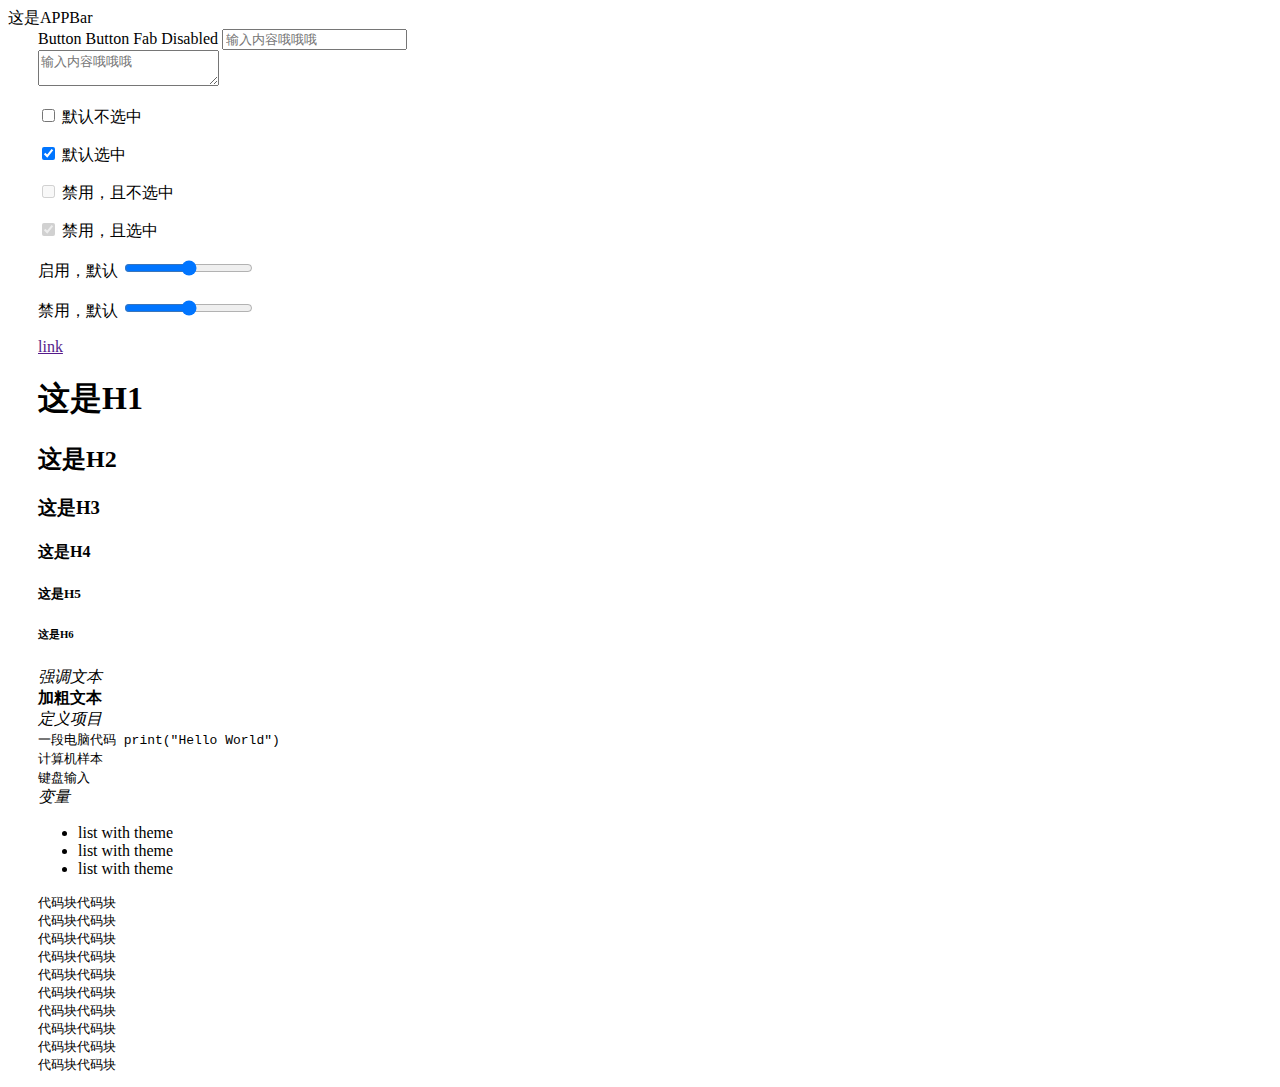
==== index.html @ a3f334f2 "Rename ONEMATERIAL_index.html.txt to index.html" ====
<!doctype html>
<html lang="zh-cmn-Hans">
<head>
<meta charset="utf-8">
<link rel="stylesheet" href="main.css"/>
<title>Hello, world!</title>
</head>

<body class="om-page-with-appbar om-theme-layout-auto" >


<div class="om-appbar om-shadow-3">
  <a>这是APPBar</a>
</div>

<div style="padding: 0px 30px;">

<a class="om-btn om-shadow-3 om-hoverable">Button</a> <a class="om-btn om-theme-color-red">Button</a> <a class="om-btn om-fab om-theme-color-red om-hoverable om-shadow-5">Fab</a>
<a class="om-btn om-theme-color-red disable" disabled="disabled" >Disabled</a>
<input class="om-input" placeholder="输入内容哦哦哦" >
<br>
<textarea class="om-textarea" placeholder="输入内容哦哦哦" >
</textarea>


<p><label class="om-checkbox">
  <input type="checkbox"/>
  <i class="om-checkbox-icon"></i>
  默认不选中
</label></p>

<p><label class="om-checkbox">
  <input type="checkbox" checked/>
  <i class="om-checkbox-icon"></i>
  默认选中
</label></p>

<p><label class="om-checkbox">
  <input type="checkbox" disabled/>
  <i class="om-checkbox-icon"></i>
  禁用，且不选中
</label></p>

<p><label class="om-checkbox">
  <input type="checkbox" disabled="disabled" checked/>
  <i class="om-checkbox-icon"></i>
  禁用，且选中
</label></p>

<p>启用，默认
<input class="om-input-range" type="range" step="1" min="0" max="100"/>
</p>
<p>禁用，默认
<input class="om-input-range disable" type="range" step="1" min="0" max="100"/>
</p>

<div class="om-typo">
<a href="">link</a>
<h1>这是H1</h1>
<h2>这是H2</h2>
<h3>这是H3</h3>
<h4>这是H4</h4>
<h5>这是H5</h5>
<h6>这是H6</h6>
<em>强调文本</em><br>
<strong>加粗文本</strong><br>
<dfn>定义项目</dfn><br>
<code>一段电脑代码 print("Hello World")</code><br>
<samp>计算机样本</samp><br>
<kbd>键盘输入</kbd><br>
<var>变量</var>
<ul class="om-list">
  <li class="om-list-item">list with theme</li>
  <li class="om-list-item">list with theme</li>
  <li class="om-list-item">list with theme</li>
</ul>
<pre>
代码块代码块
代码块代码块
代码块代码块
代码块代码块
代码块代码块
代码块代码块
代码块代码块
代码块代码块
代码块代码块
代码块代码块
</pre>
</div>


</div>


</body>

<script src="main.js"></script>

</html>
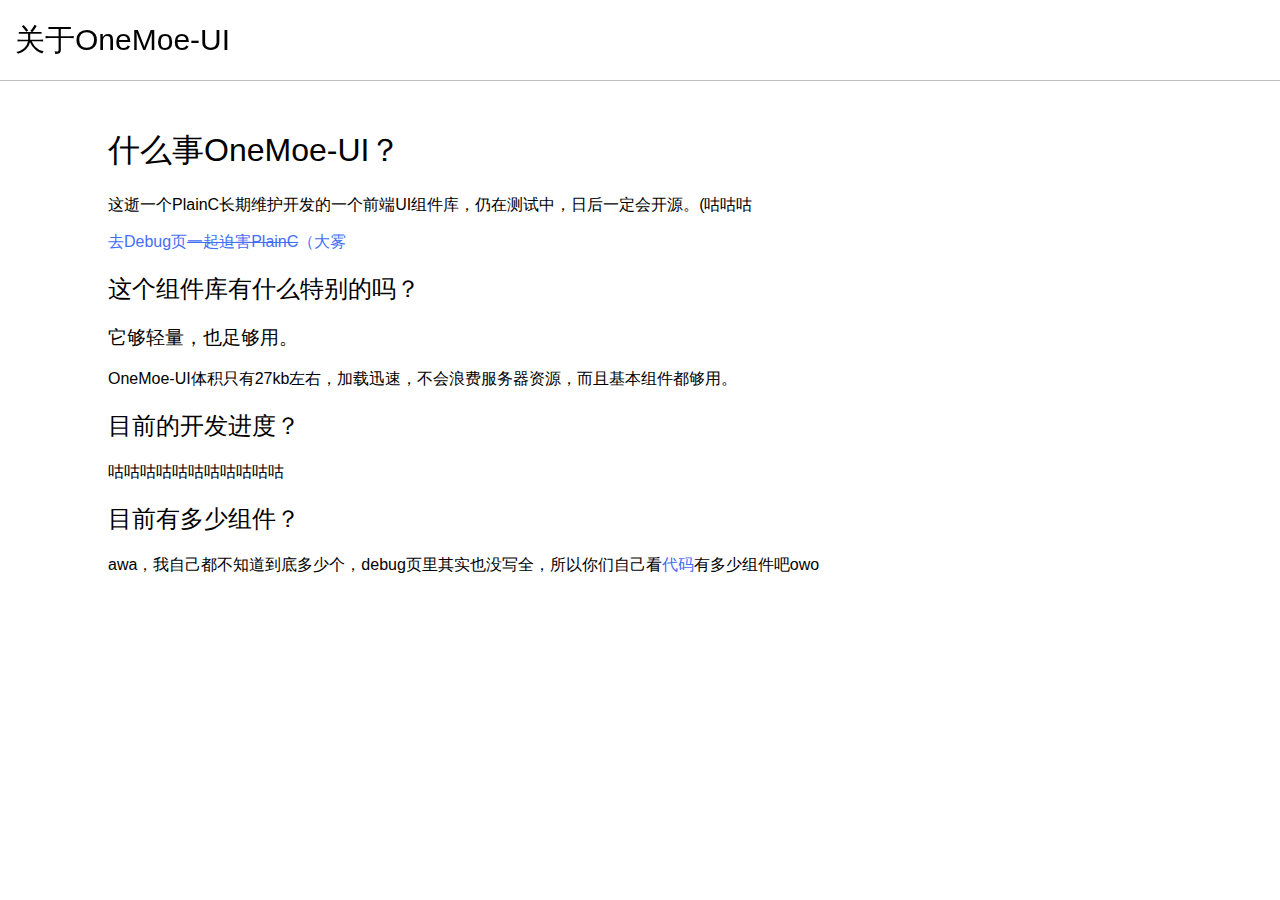
==== commit be459394: "Rename index.html.txt to index.html" ====
--- a/index.html
+++ b/index.html
@@ -1,99 +1,28 @@
-<!doctype html>
-<html lang="zh-cmn-Hans">
-<head>
-<meta charset="utf-8">
-<link rel="stylesheet" href="main.css"/>
-<title>Hello, world!</title>
-</head>
-
-<body class="om-page-with-appbar om-theme-layout-auto" >
-
-
-<div class="om-appbar om-shadow-3">
-  <a>这是APPBar</a>
-</div>
-
-<div style="padding: 0px 30px;">
-
-<a class="om-btn om-shadow-3 om-hoverable">Button</a> <a class="om-btn om-theme-color-red">Button</a> <a class="om-btn om-fab om-theme-color-red om-hoverable om-shadow-5">Fab</a>
-<a class="om-btn om-theme-color-red disable" disabled="disabled" >Disabled</a>
-<input class="om-input" placeholder="输入内容哦哦哦" >
-<br>
-<textarea class="om-textarea" placeholder="输入内容哦哦哦" >
-</textarea>
-
-
-<p><label class="om-checkbox">
-  <input type="checkbox"/>
-  <i class="om-checkbox-icon"></i>
-  默认不选中
-</label></p>
-
-<p><label class="om-checkbox">
-  <input type="checkbox" checked/>
-  <i class="om-checkbox-icon"></i>
-  默认选中
-</label></p>
-
-<p><label class="om-checkbox">
-  <input type="checkbox" disabled/>
-  <i class="om-checkbox-icon"></i>
-  禁用，且不选中
-</label></p>
-
-<p><label class="om-checkbox">
-  <input type="checkbox" disabled="disabled" checked/>
-  <i class="om-checkbox-icon"></i>
-  禁用，且选中
-</label></p>
-
-<p>启用，默认
-<input class="om-input-range" type="range" step="1" min="0" max="100"/>
-</p>
-<p>禁用，默认
-<input class="om-input-range disable" type="range" step="1" min="0" max="100"/>
-</p>
-
-<div class="om-typo">
-<a href="">link</a>
-<h1>这是H1</h1>
-<h2>这是H2</h2>
-<h3>这是H3</h3>
-<h4>这是H4</h4>
-<h5>这是H5</h5>
-<h6>这是H6</h6>
-<em>强调文本</em><br>
-<strong>加粗文本</strong><br>
-<dfn>定义项目</dfn><br>
-<code>一段电脑代码 print("Hello World")</code><br>
-<samp>计算机样本</samp><br>
-<kbd>键盘输入</kbd><br>
-<var>变量</var>
-<ul class="om-list">
-  <li class="om-list-item">list with theme</li>
-  <li class="om-list-item">list with theme</li>
-  <li class="om-list-item">list with theme</li>
-</ul>
-<pre>
-代码块代码块
-代码块代码块
-代码块代码块
-代码块代码块
-代码块代码块
-代码块代码块
-代码块代码块
-代码块代码块
-代码块代码块
-代码块代码块
-</pre>
-</div>
-
-
-</div>
-
-
-</body>
-
-<script src="main.js"></script>
-
-</html>
+<!doctype html>
+<html lang="zh-cmn-Hans">
+<head>
+<meta charset="utf-8">
+<link rel="stylesheet" href="main.css"/>
+<link rel="stylesheet" href="typo.css"/>
+<script src="main.js"></script>
+<title>OneMoe-UI</title>
+</head>
+
+<body class="om-page-with-appbar om-theme-layout-auto" >
+<div class="om-appbar" style="">
+  <a>关于OneMoe-UI</a>
+</div>
+<div class="om-container om-typo">
+<h1>什么事OneMoe-UI？</h1>
+<p>这逝一个PlainC长期维护开发的一个前端UI组件库，仍在测试中，日后一定会开源。(咕咕咕</p>
+<p><a href="debug">去Debug页<del>一起迫害PlainC</del>（大雾</a></p>
+<strong><h2>这个组件库有什么特别的吗？</h2></strong>
+<h3>它够轻量，也足够用。</h3>
+<p>OneMoe-UI体积只有27kb左右，加载迅速，不会浪费服务器资源，而且基本组件都够用。</p>
+<h2>目前的开发进度？</h2>
+<p>咕咕咕咕咕咕咕咕咕咕咕</p>
+<h2>目前有多少组件？</h2>
+<p>awa，我自己都不知道到底多少个，debug页里其实也没写全，所以你们自己看<a href="main.css">代码</a>有多少组件吧owo</p>
+</div>
+</body>
+</html>
--- a/main.css
+++ b/main.css
@@ -0,0 +1,194 @@
+
+
+/*那些又臭又长的代码*/
+.om-shadow-0{-webkit-box-shadow:none!important;box-shadow:none!important}.om-shadow-1{-webkit-box-shadow:0 2px 1px -1px rgba(0,0,0,.2),0 1px 1px 0 rgba(0,0,0,.14),0 1px 3px 0 rgba(0,0,0,.12)!important;box-shadow:0 2px 1px -1px rgba(0,0,0,.2),0 1px 1px 0 rgba(0,0,0,.14),0 1px 3px 0 rgba(0,0,0,.12)!important}.om-shadow-2{-webkit-box-shadow:0 3px 1px -2px rgba(0,0,0,.2),0 2px 2px 0 rgba(0,0,0,.14),0 1px 5px 0 rgba(0,0,0,.12)!important;box-shadow:0 3px 1px -2px rgba(0,0,0,.2),0 2px 2px 0 rgba(0,0,0,.14),0 1px 5px 0 rgba(0,0,0,.12)!important}.om-shadow-3{-webkit-box-shadow:0 3px 3px -2px rgba(0,0,0,.2),0 3px 4px 0 rgba(0,0,0,.14),0 1px 8px 0 rgba(0,0,0,.12)!important;box-shadow:0 3px 3px -2px rgba(0,0,0,.2),0 3px 4px 0 rgba(0,0,0,.14),0 1px 8px 0 rgba(0,0,0,.12)!important}.om-shadow-4{-webkit-box-shadow:0 2px 4px -1px rgba(0,0,0,.2),0 4px 5px 0 rgba(0,0,0,.14),0 1px 10px 0 rgba(0,0,0,.12)!important;box-shadow:0 2px 4px -1px rgba(0,0,0,.2),0 4px 5px 0 rgba(0,0,0,.14),0 1px 10px 0 rgba(0,0,0,.12)!important}.om-shadow-5{-webkit-box-shadow:0 3px 5px -1px rgba(0,0,0,.2),0 5px 8px 0 rgba(0,0,0,.14),0 1px 14px 0 rgba(0,0,0,.12)!important;box-shadow:0 3px 5px -1px rgba(0,0,0,.2),0 5px 8px 0 rgba(0,0,0,.14),0 1px 14px 0 rgba(0,0,0,.12)!important}.om-shadow-6{-webkit-box-shadow:0 3px 5px -1px rgba(0,0,0,.2),0 6px 10px 0 rgba(0,0,0,.14),0 1px 18px 0 rgba(0,0,0,.12)!important;box-shadow:0 3px 5px -1px rgba(0,0,0,.2),0 6px 10px 0 rgba(0,0,0,.14),0 1px 18px 0 rgba(0,0,0,.12)!important}.om-shadow-7{-webkit-box-shadow:0 4px 5px -2px rgba(0,0,0,.2),0 7px 10px 1px rgba(0,0,0,.14),0 2px 16px 1px rgba(0,0,0,.12)!important;box-shadow:0 4px 5px -2px rgba(0,0,0,.2),0 7px 10px 1px rgba(0,0,0,.14),0 2px 16px 1px rgba(0,0,0,.12)!important}.om-shadow-8{-webkit-box-shadow:0 5px 5px -3px rgba(0,0,0,.2),0 8px 10px 1px rgba(0,0,0,.14),0 3px 14px 2px rgba(0,0,0,.12)!important;box-shadow:0 5px 5px -3px rgba(0,0,0,.2),0 8px 10px 1px rgba(0,0,0,.14),0 3px 14px 2px rgba(0,0,0,.12)!important}.om-shadow-9{-webkit-box-shadow:0 5px 6px -3px rgba(0,0,0,.2),0 9px 12px 1px rgba(0,0,0,.14),0 3px 16px 2px rgba(0,0,0,.12)!important;box-shadow:0 5px 6px -3px rgba(0,0,0,.2),0 9px 12px 1px rgba(0,0,0,.14),0 3px 16px 2px rgba(0,0,0,.12)!important}.om-shadow-10{-webkit-box-shadow:0 6px 6px -3px rgba(0,0,0,.2),0 10px 14px 1px rgba(0,0,0,.14),0 4px 18px 3px rgba(0,0,0,.12)!important;box-shadow:0 6px 6px -3px rgba(0,0,0,.2),0 10px 14px 1px rgba(0,0,0,.14),0 4px 18px 3px rgba(0,0,0,.12)!important}.om-shadow-11{-webkit-box-shadow:0 6px 7px -4px rgba(0,0,0,.2),0 11px 15px 1px rgba(0,0,0,.14),0 4px 20px 3px rgba(0,0,0,.12)!important;box-shadow:0 6px 7px -4px rgba(0,0,0,.2),0 11px 15px 1px rgba(0,0,0,.14),0 4px 20px 3px rgba(0,0,0,.12)!important}.om-shadow-12{-webkit-box-shadow:0 7px 8px -4px rgba(0,0,0,.2),0 12px 17px 2px rgba(0,0,0,.14),0 5px 22px 4px rgba(0,0,0,.12)!important;box-shadow:0 7px 8px -4px rgba(0,0,0,.2),0 12px 17px 2px rgba(0,0,0,.14),0 5px 22px 4px rgba(0,0,0,.12)!important}.om-shadow-13{-webkit-box-shadow:0 7px 8px -4px rgba(0,0,0,.2),0 13px 19px 2px rgba(0,0,0,.14),0 5px 24px 4px rgba(0,0,0,.12)!important;box-shadow:0 7px 8px -4px rgba(0,0,0,.2),0 13px 19px 2px rgba(0,0,0,.14),0 5px 24px 4px rgba(0,0,0,.12)!important}.om-shadow-14{-webkit-box-shadow:0 7px 9px -4px rgba(0,0,0,.2),0 14px 21px 2px rgba(0,0,0,.14),0 5px 26px 4px rgba(0,0,0,.12)!important;box-shadow:0 7px 9px -4px rgba(0,0,0,.2),0 14px 21px 2px rgba(0,0,0,.14),0 5px 26px 4px rgba(0,0,0,.12)!important}.om-shadow-15{-webkit-box-shadow:0 8px 9px -5px rgba(0,0,0,.2),0 15px 22px 2px rgba(0,0,0,.14),0 6px 28px 5px rgba(0,0,0,.12)!important;box-shadow:0 8px 9px -5px rgba(0,0,0,.2),0 15px 22px 2px rgba(0,0,0,.14),0 6px 28px 5px rgba(0,0,0,.12)!important}.om-shadow-16{-webkit-box-shadow:0 8px 10px -5px rgba(0,0,0,.2),0 16px 24px 2px rgba(0,0,0,.14),0 6px 30px 5px rgba(0,0,0,.12)!important;box-shadow:0 8px 10px -5px rgba(0,0,0,.2),0 16px 24px 2px rgba(0,0,0,.14),0 6px 30px 5px rgba(0,0,0,.12)!important}.om-shadow-17{-webkit-box-shadow:0 8px 11px -5px rgba(0,0,0,.2),0 17px 26px 2px rgba(0,0,0,.14),0 6px 32px 5px rgba(0,0,0,.12)!important;box-shadow:0 8px 11px -5px rgba(0,0,0,.2),0 17px 26px 2px rgba(0,0,0,.14),0 6px 32px 5px rgba(0,0,0,.12)!important}.om-shadow-18{-webkit-box-shadow:0 9px 11px -5px rgba(0,0,0,.2),0 18px 28px 2px rgba(0,0,0,.14),0 7px 34px 6px rgba(0,0,0,.12)!important;box-shadow:0 9px 11px -5px rgba(0,0,0,.2),0 18px 28px 2px rgba(0,0,0,.14),0 7px 34px 6px rgba(0,0,0,.12)!important}.om-shadow-19{-webkit-box-shadow:0 9px 12px -6px rgba(0,0,0,.2),0 19px 29px 2px rgba(0,0,0,.14),0 7px 36px 6px rgba(0,0,0,.12)!important;box-shadow:0 9px 12px -6px rgba(0,0,0,.2),0 19px 29px 2px rgba(0,0,0,.14),0 7px 36px 6px rgba(0,0,0,.12)!important}.om-shadow-20{-webkit-box-shadow:0 10px 13px -6px rgba(0,0,0,.2),0 20px 31px 3px rgba(0,0,0,.14),0 8px 38px 7px rgba(0,0,0,.12)!important;box-shadow:0 10px 13px -6px rgba(0,0,0,.2),0 20px 31px 3px rgba(0,0,0,.14),0 8px 38px 7px rgba(0,0,0,.12)!important}.om-shadow-21{-webkit-box-shadow:0 10px 13px -6px rgba(0,0,0,.2),0 21px 33px 3px rgba(0,0,0,.14),0 8px 40px 7px rgba(0,0,0,.12)!important;box-shadow:0 10px 13px -6px rgba(0,0,0,.2),0 21px 33px 3px rgba(0,0,0,.14),0 8px 40px 7px rgba(0,0,0,.12)!important}.om-shadow-22{-webkit-box-shadow:0 10px 14px -6px rgba(0,0,0,.2),0 22px 35px 3px rgba(0,0,0,.14),0 8px 42px 7px rgba(0,0,0,.12)!important;box-shadow:0 10px 14px -6px rgba(0,0,0,.2),0 22px 35px 3px rgba(0,0,0,.14),0 8px 42px 7px rgba(0,0,0,.12)!important}.om-shadow-23{-webkit-box-shadow:0 11px 14px -7px rgba(0,0,0,.2),0 23px 36px 3px rgba(0,0,0,.14),0 9px 44px 8px rgba(0,0,0,.12)!important;box-shadow:0 11px 14px -7px rgba(0,0,0,.2),0 23px 36px 3px rgba(0,0,0,.14),0 9px 44px 8px rgba(0,0,0,.12)!important}.om-shadow-24{-webkit-box-shadow:0 11px 15px -7px rgba(0,0,0,.2),0 24px 38px 3px rgba(0,0,0,.14),0 9px 46px 8px rgba(0,0,0,.12)!important;box-shadow:0 11px 15px -7px rgba(0,0,0,.2),0 24px 38px 3px rgba(0,0,0,.14),0 9px 46px 8px rgba(0,0,0,.12)!important}.om-hoverable{-webkit-transition:-webkit-box-shadow .25s cubic-bezier(.4,0,.2,1);transition:-webkit-box-shadow .25s cubic-bezier(.4,0,.2,1);transition:box-shadow .25s cubic-bezier(.4,0,.2,1);transition:box-shadow .25s cubic-bezier(.4,0,.2,1),-webkit-box-shadow .25s cubic-bezier(.4,0,.2,1);will-change:box-shadow}.om-hoverable:focus,.om-hoverable:hover{-webkit-box-shadow:0 5px 5px -3px rgba(0,0,0,.2),0 8px 10px 1px rgba(0,0,0,.14),0 3px 14px 2px rgba(0,0,0,.12)!important;box-shadow:0 5px 5px -3px rgba(0,0,0,.2),0 8px 10px 1px rgba(0,0,0,.14),0 3px 14px 2px rgba(0,0,0,.12)!important}
+.om-col-2{grid-template-columns:auto auto}.om-col-3{grid-template-columns:auto auto auto}.om-col-4{grid-template-columns:auto auto auto auto}.om-col-5{grid-template-columns:auto auto auto auto auto}.om-col-6{grid-template-columns:auto auto auto auto auto auto}.om-col-7{grid-template-columns:auto auto auto auto auto auto auto}.om-col-8{grid-template-columns:auto auto auto auto auto auto auto auto}
+
+/*全局*/
+:root{-webkit-tap-highlight-color:transparent;appearance:none;-moz-appearance:-webkit-appearance: none}html{height:100%}body{height:100%；}
+
+/*色彩*/
+
+/*黑暗模式*/
+.om-theme-layout-dark{background-color:#202020;color:#eee}
+
+/*自适应黑暗模式*/
+@media (prefers-color-scheme:dark){.om-theme-layout-auto .om-radio{border:2px solid rgba(256,256,256,.54);background-color:#303030}
+.om-theme-layout-auto .om-btn {color:#eee}
+.om-theme-layout-auto .om-card{background-color:#101010}
+.om-textarea,.om-theme-layout-auto .om-input{color:#eee!important}
+.om-theme-layout-auto .om-checkbox-icon::after{border:2px solid rgba(256,256,256,.54)!important}
+.om-theme-layout-auto{background-color:#202020;color:#eee}
+.om-theme-layout-auto .om-table tbody td,.om-theme-layout-auto [is=om-table] tbody td{background-color: #303030; border-bottom: 1px solid #888888;}
+.om-theme-layout-auto .om-table th,.om-theme-layout-auto [is=om-table] th,.om-theme-layout-auto [is=om-table] thead td{background-color: #404040; border-bottom: 1px solid #888888;}
+.om-theme-layout-auto .om-table,.om-theme-layout-auto [is=om-table]{border: 1px solid #888888;}
+}
+
+/*响应式部分*/
+
+.om-col-media {
+    grid-template-columns: auto auto auto auto;
+}
+.om-col-show {
+    grid-template-columns: auto auto;
+}
+
+.om-container {
+    padding: 0px 100px;
+}
+
+/*tablelets*/
+@media only screen and (max-width: 900px) {
+    .om-container {
+        padding: 0px 50px;
+    }
+}
+
+/*mobiles*/
+@media only screen and (max-width: 600px) {
+    .om-container {
+        padding: 0px 10px;
+    }
+    .om-col-media {
+        grid-template-columns: auto auto;
+    }
+    .om-col-show {
+        grid-template-columns: auto;
+    }
+}
+
+/*表格布局*/
+:root{--om-table-cell-height:50px;--om-table-line-height:var(--om-line-height, 20px)}
+.om-table,[is=om-table]{overflow:hidden;border-radius:15px;width:-webkit-fill-available;width:-moz-available;width:stretch;line-height:var(--om-table-line-height);table-layout:fixed;border-spacing:0;font-size:var(--om-font,14px);border:1px solid var(--om-border,#d0d0d5)}
+.om-theme-layout-dark .om-table,.om-theme-layout-dark [is=om-table]{border: 1px solid #888888;}
+.om-table[width="100%"],[is=om-table][width="100%"]{width:100%}
+.om-table th,.om-table thead td,[is=om-table] th,[is=om-table] thead td{background-color:var(--om-light,#f7f9fa);border-bottom:1px solid var(--om-light-border,#ededef);font-weight:400;font-style:normal;margin:0}
+.om-theme-layout-dark .om-table th,.om-theme-layout-dark [is=om-table] th,.om-theme-layout-dark [is=om-table] thead td{background-color: #404040; border-bottom: 1px solid #888888;}
+.om-table th:not([class]):not([align]),.om-table thead td:not([class]):not([align]),[is=om-table] th:not([class]):not([align]),[is=om-table] thead td:not([class]):not([align]){text-align:left}
+.om-table tbody td,[is=om-table] tbody td{background-color:var(--om-white,#fff);border-bottom:1px solid var(--om-light-border,#ededef)}
+.om-theme-layout-dark .om-table tbody td,.om-theme-layout-dark [is=om-table] tbody td{background-color: #303030; border-bottom: 1px solid #888888;}
+.om-table td,.om-table th,[is=om-table] td,[is=om-table] th{padding-top:calc((var(--om-table-cell-height) - var(--om-table-line-height))/ 2);padding-bottom:calc((var(--om-table-cell-height) - var(--om-table-line-height))/ 2 - 1px);padding-right:20px}
+.om-table td:first-child,.om-table th:first-child,[is=om-table] td:first-child,[is=om-table] th:first-child{padding-left:20px}
+.om-table tr,[is=om-table] tr{cursor:default}
+.om-table tr:last-child td,[is=om-table] tr:last-child td{padding-bottom:calc((var(--om-table-cell-height) - var(--om-table-line-height))/ 2);border-bottom:0}
+
+
+/*组件部分*/
+
+.om-select{appearance:none;-webkit-appearance:none;-moz-appearance:none;border:2px solid #88888888;border-radius:4px;height:2.2em;padding:0 24px 0 8px;font-family:inherit;color:#666;cursor:pointer;position:relative;-webkit-tap-highlight-color:transparent}
+.om-alert{border-left:20px solid #20202030;padding:15px 10px;display:block;border-radius:15px;font-weight:400;font-size:20px;font-family:Arial}
+.om-btn{color:#111;display:inline-block;padding:0 25px;height:40px;min-width:80px;outline:0;border:none;border-radius:25px;background-color:transparent;text-align:center;text-decoration:none;text-transform:uppercase;font-weight:400;font-size:20px;font-family:Arial;line-height:40px;-webkit-transition-duration:.4s;transition-duration:.4s;-webkit-font-smoothing:antialiased}.om-btn:hover{filter:brightness(.8)}.om-fab{position:fixed;right:24px;bottom:24px;z-index:114514;padding:0;height:80px;border-radius:20px;line-height:80px}
+.om-theme-layout-dark .om-btn {color:#eee;}
+.disable {cursor: not-allowed;pointer-events: none;-moz-opacity: 0.5;-khtml-opacity: 0.5;opacity: 0.5;}
+.om-checkbox{position:relative;display:inline-block;padding-left:36px;height:36px;line-height:36px}
+.om-checkbox input[type=checkbox]{position:absolute;overflow:hidden;width:0;height:0;opacity:0}
+.om-checkbox-icon{top:9px;display:inline-block;vertical-align:middle}
+.om-checkbox-icon,.om-checkbox-icon:after{position:absolute;left:0;width:18px;height:18px}
+.om-checkbox-icon:after{top:0;z-index:0;-webkit-box-sizing:border-box;box-sizing:border-box;border:2px solid rgba(0,0,0,.54);border-radius:2px;content:" "}
+.om-theme-layout-dark .om-checkbox-icon:after{border:2px solid hsla(0,0%,100%,.54)!important}
+.om-checkbox-icon:before{position:absolute;top:2px;left:0;z-index:1;-webkit-box-sizing:border-box;box-sizing:border-box;width:8px;height:13px;border-right:2px solid #fff;border-bottom:2px solid #fff;content:" ";-webkit-transform:rotate(37deg) scale(0);transform:rotate(37deg) scale(0);-webkit-transform-origin:100% 100%;transform-origin:100% 100%}
+.om-checkbox input[type=checkbox]:checked+.om-checkbox-icon:after{border-color:#456ef7!important;background-color:#456ef7;}
+.om-checkbox-red.om-checkbox input[type=checkbox]:checked+.om-checkbox-icon:after{border-color:#c32020!important;background-color:#c32020;}
+.om-checkbox-orange.om-checkbox input[type=checkbox]:checked+.om-checkbox-icon:after{border-color:#f58300!important;background-color:#f58300;}
+.om-checkbox-yellow.om-checkbox input[type=checkbox]:checked+.om-checkbox-icon:after{border-color:#f5e500!important;background-color:#f5e500;}
+.om-checkbox-green.om-checkbox input[type=checkbox]:checked+.om-checkbox-icon:after{border-color:#4a7a3c!important;background-color:#4a7a3c;}
+.om-checkbox-blue.om-checkbox input[type=checkbox]:checked+.om-checkbox-icon:after{border-color:#456ef7!important;background-color:#456ef7;}
+.om-checkbox-purple.om-checkbox input[type=checkbox]:checked+.om-checkbox-icon:after{border-color:#7c36d1!important;background-color:#7c36d1;}
+.om-checkbox input[type=checkbox]:checked+.om-checkbox-icon:before{opacity:1;-webkit-transform:rotate(37deg) scale(1);transform:rotate(37deg) scale(1)}
+input[type=radio]:not([om-visible]){position:absolute;z-index:-1;width:20px;height:20px;opacity:0;cursor:pointer}
+[om-visible]+.om-radio{display:#2299ee}
+.om-theme-layout-dark .om-radio{background-color:#303030!important}
+.om-radio{display:inline-block;overflow:hidden;box-sizing:border-box;width:20px;height:20px;border:2px solid rgba(0,0,0,.54);border-radius:50%;background-color:#fff;vertical-align:-.5ex;transition:border-color 2s;transition-duration:2s;-webkit-user-select:none;-ms-user-select:none;user-select:none}
+.om-radio+label{margin-left:4px}
+:focus+.om-radio{border:none}
+.om-radio:before{display:block;visibility:hidden;margin:3px auto 0;width:10px;height:10px;border-radius:50%;background-color:#2299ee;content:""}
+:checked+.om-radio:before{visibility:visible}
+:disabled+.om-radio{border-color:#ababaf;opacity:.38}
+.error.om-radio{border-color:#eb4646}
+@media (prefers-reduced-motion:reduce){.om-radio{transition:none}
+}
+.om-theme-layout-dark .om-radio{border:2px solid rgba(256,256,256,.54);background-color:#303030}
+.om-input-range[type=range]{margin:0;width:100%;outline:0;background-color:transparent;-webkit-appearance:none;appearance:none}
+.om-input-range[type=range]::-webkit-slider-runnable-track{height:4px;background:#aaa}
+.om-input-range[type=range]::-moz-range-track{height:4px;background:#aaa}
+.om-input-range[type=range]::-webkit-slider-container{overflow:hidden;height:20px;border-radius:10px}
+.om-input-range[type=range]::-webkit-slider-thumb{margin-top:-8px;width:20px;height:20px;border:1px solid transparent;border-radius:50%;border-image:linear-gradient(#c32020,#c32020) 0 fill/8 20 8 0/10px 10px 10px 2000px;background-color:#c32020;box-shadow:none!important;-webkit-appearance:none;appearance:none}
+.om-input-range[type=range]::-moz-range-thumb{margin-top:-8px;width:20px;height:20px;border:1px solid transparent;border-radius:50%;border-image:linear-gradient(#c32020,#c32020) 0 fill/8 20 8 0/10px 10px 10px 2000px;background-color:#c32020;box-shadow:none!important;appearance:none}
+.om-loading{background-color:#00000000!important;display:inline-block;width:25px;height:25px;border:2px solid #c32020;border-radius:50%;border-right-color:transparent !important;animation:spin 1s linear infinite}
+@keyframes spin{0%{transform:rotate(0)}
+to{transform:rotate(1turn)}
+}
+.om-progress{display:inline-block;overflow:hidden;width:10em;height:.25em;border:0;border-radius:1em;background-color:#d0d0d5;color:#000;vertical-align:calc(.25em - 2px)}
+.om-progress::-moz-progress-bar{background-color:#c32020}
+.om-progress::-webkit-progress-bar{background-color:#d0d0d5}
+.om-progress::-webkit-progress-value{background-color:#c32020}
+progress[width="100%"]{width:100%}
+.om-progress:indeterminate::-moz-progress-bar{background-color:inherit}
+.om-progress::-ms-fill{border:none}
+.om-progress[role]{position:relative;display:inline-block;box-sizing:border-box}
+.om-progress[aria-valuenow]:before{background-color:#2a80eb}
+.om-progress[aria-valuenow]{background:#d0d0d5}
+.om-progress[aria-valuenow]:before{display:block;height:100%;content:""}
+.om-appbar{padding:0 15px;height:80px;position:fixed;left:0;top:0;width:100%;z-index:1145141919810;background-color:#00000000; -webkit-backdrop-filter: blur(6px); border-bottom:1px solid #88888888;overflow:hidden;text-overflow:ellipsis;white-space:nowrap}
+.om-page-with-appbar{padding:100px 0 0 0}
+.om-appbar a{line-height:80px;font-size:30px}
+.om-input{background-color:#00000000!important;color:#202020!important;padding:0 10px;text-decoration:none;border:none;outline:0;min-height:36px;line-height:36px;border:solid 2px #c32020;caret-color:#c32020;font-size:18px;font-weight:250;border-radius:25px}
+.om-theme-layout-dark .om-input{color:#feeeee!important}
+.om-textarea{background-color:#00000000;text-decoration:none;border:none;outline:0;line-height:30px;border:solid 2px #c32020;caret-color:#c32020;font-size:18px;font-weight:250;border-radius:25px;border-radius:10px;width:200px;min-height:90px;padding:0 10px!important}
+.om-theme-layout-dark .om-textarea{color:#feeeee!important}
+.om-card{overflow-x:hidden;overflow-y:hidden;border-radius:25px;background-color:#efefef;amax-width:100%}
+.om-theme-layout-dark .om-card{background-color:#101010}
+.om-card img{width:100%}
+.om-card-bottom{height:45px;line-height:35px}
+.om-card-bottom .om-btn{padding:0 5px;max-height:30px!important;font-size:13px;line-height:30px}
+
+
+.om-grid {
+    display: grid;
+}
+
+.om-grid-item {
+    display: inline-grid;
+}
+
+.om-gap {
+    grid-gap: 10px;
+}
+
+
+.om-list,
+.om-list-item {
+    list-style-type: none;
+    margin: 0;
+    padding: 0;
+    min-height: 40px;
+    min-width: 80px;
+    line-height: 40px;
+}
+
+
+
+
+
+
+
+
+
+
+
+
+
+
+/*颜色*/
+.om-theme-color-text-red:{color:s#c32020}.om-theme-color-text-orange:{color:#f58300}.om-theme-color-text-yellow:{color:#f5e500}.om-theme-color-text-green:{color:#4a7a3c}.om-theme-color-text-blue:{color:#456ef7}.om-theme-color-text-purple:{color:#7c36d1}
+.om-theme-color-red{background-color:#c32020;color:#eee}
+.om-theme-color-blue{background-color:#456ef7;color:#eee}
+.om-theme-color-green{background-color:#4a7a3c;color:#eee}
+.om-theme-color-yellow{background-color:#f5e500;color:#222!important}
+.om-theme-color-orange{background-color:#f58300;color:#222!important}
+.om-theme-color-purple{background-color:#7c36d1;color:#eee}}
+.om-theme-color-red.om-input{border:solid 2px #c32020;caret-color:#c32020}.om-theme-color-blue.om-input{border:solid 2px #456ef7;caret-color:#456ef7}.om-theme-color-green.om-input{border:solid 2px #4a7a3c;caret-color:#4a7a3c}.om-theme-color-yellow.om-input{border:solid 2px #f5e500;caret-color:#f5e500}.om-theme-color-orange.om-input{border:solid 2px #f58300;caret-color:#f58300}.om-theme-color-purple.om-input{border:solid 2px #7c36d1;caret-color:#7c36d1}.om-theme-color-red.om-testarea{border:solid 2px #c32020;caret-color:#c32020}.om-theme-color-blue.om-textarea{border:solid 2px #456ef7;caret-color:#456ef7}.om-theme-color-green.om-textarea{border:solid 2px #4a7a3c;caret-color:#4a7a3c}.om-theme-color-yellow.om-textarea{border:solid 2px #f5e500;caret-color:#f5e500}.om-theme-color-orange.om-textarea{border:solid 2px #f58300;caret-color:#f58300}.om-theme-color-purple.om-textarea{border:solid 2px #7c36d1;caret-color:#7c36d1}
+.om-theme-color-red.om-progress::-webkit-progress-value{background-color:#c32020}.om-theme-color-orange.om-progress::-webkit-progress-value{background-color:#f58300}.om-theme-color-yellow.om-progress::-webkit-progress-value{background-color:#f5e500}.om-theme-color-green.om-progress::-webkit-progress-value{background-color:#4a7a3c}.om-theme-color-blue.om-progress::-webkit-progress-value{background-color:#456ef7}.om-theme-color-purple.om-progress::-webkit-progress-value{background-color:#7c36d1}.om-theme-color-red.om-progress::-moz-progress-bar{background-color:#c32020}.om-theme-color-orange.om-progress::-moz-progress-bar{background-color:#f58300}.om-theme-color-yellow.om-progress::-moz-progress-bar{background-color:#f5e500}.om-theme-color-green.om-progress::-moz-progress-bar{background-color:#4a7a3c}.om-theme-color-blue.om-progress::-moz-progress-bar{background-color:#456ef7}.om-theme-color-purple.om-progress::-moz-progress-bar{background-color:#7c36d1}
+.om-theme-color-red.om-input-range[type=range]::-webkit-slider-thumb{border-image:linear-gradient(#c32020,#c32020) 0 fill/8 20 8 0/10px 10px 10px 2000px;background-color:#c32020}.om-theme-color-orange.om-input-range[type=range]::-webkit-slider-thumb{border-image:linear-gradient(#f58300,#f58300) 0 fill/8 20 8 0/10px 10px 10px 2000px;background-color:#f58300}.om-theme-color-yellow.om-input-range[type=range]::-webkit-slider-thumb{border-image:linear-gradient(#f5e500,#f5e500) 0 fill/8 20 8 0/10px 10px 10px 2000px;background-color:#f5e500}.om-theme-color-green.om-input-range[type=range]::-webkit-slider-thumb{border-image:linear-gradient(#4a7a3c,#4a7a3c) 0 fill/8 20 8 0/10px 10px 10px 2000px;background-color:#4a7a3c}.om-theme-color-blue.om-input-range[type=range]::-webkit-slider-thumb{border-image:linear-gradient(#456ef7,#456ef7) 0 fill/8 20 8 0/10px 10px 10px 2000px;background-color:#456ef7}.om-theme-color-purple.om-input-range[type=range]::-webkit-slider-thumb{border-image:linear-gradient(#7c36d1,#7c36d1) 0 fill/8 20 8 0/10px 10px 10px 2000px;background-color:#7c36d1}.om-theme-color-red.om-input-range[type=range]::-moz-range-thumb{border-image:linear-gradient(#c32020,#c32020) 0 fill/8 20 8 0/10px 10px 10px 2000px;background-color:#c32020}.om-theme-color-orange.om-input-range[type=range]::-moz-range-thumb{border-image:linear-gradient(#f58300,#f58300) 0 fill/8 20 8 0/10px 10px 10px 2000px;background-color:#f58300}.om-theme-color-yellow.om-input-range[type=range]::-moz-range-thumb{border-image:linear-gradient(#f5e500,#f5e500) 0 fill/8 20 8 0/10px 10px 10px 2000px;background-color:#f5e500}.om-theme-color-green.om-input-range[type=range]::-moz-range-thumb{border-image:linear-gradient(#4a7a3c,#4a7a3c) 0 fill/8 20 8 0/10px 10px 10px 2000px;background-color:#4a7a3c}.om-theme-color-blue.om-input-range[type=range]::-moz-range-thumb{border-image:linear-gradient(#456ef7,#456ef7) 0 fill/8 20 8 0/10px 10px 10px 2000px;background-color:#456ef7}.om-theme-color-purple.om-input-range[type=range]::-moz-range-thumb{border-image:linear-gradient(#7c36d1,#7c36d1) 0 fill/8 20 8 0/10px 10px 10px 2000px;background-color:#7c36d1}
+.om-theme-color-red.om-loading{border:2px solid #c32020;}.om-theme-color-orange.om-loading{border:2px solid #f58300;}.om-theme-color-yellow.om-loading{border:2px solid #f5e500;}.om-theme-color-green.om-loading{border:2px solid #4a7a3c;}.om-theme-color-blue.om-loading{border:2px solid #456ef7;}.om-theme-color-purple.om-loading{border:2px solid #7c36d1;}
+.om-theme-color-red.om-radio:before{background-color:#c32020}.om-theme-color-orange.om-radio:before{background-color:#f58300}.om-theme-color-yellow.om-radio:before{background-color:#f5e500}.om-theme-color-green.om-radio:before{background-color:#4a7a3c}.om-theme-color-blue.om-radio:before{background-color:#456ef7}.om-theme-color-purple.om-radio:before{background-color:#7c36d1}
--- a/typo.css
+++ b/typo.css
@@ -0,0 +1,5 @@
+:root{font-family : 'Microsoft YaHei', sans-serif;}
+.om-typo h1,h2,h3,h4,h5,h6{font-weight:450}
+.om-typo p,span,div,a{font-weight:300}
+.om-typo a{-webkit-transition-duration:.4s;transition-duration:.4s;text-decoration: none; color:#456ef7}
+.om-typo a:hover{text-decoration :underline}
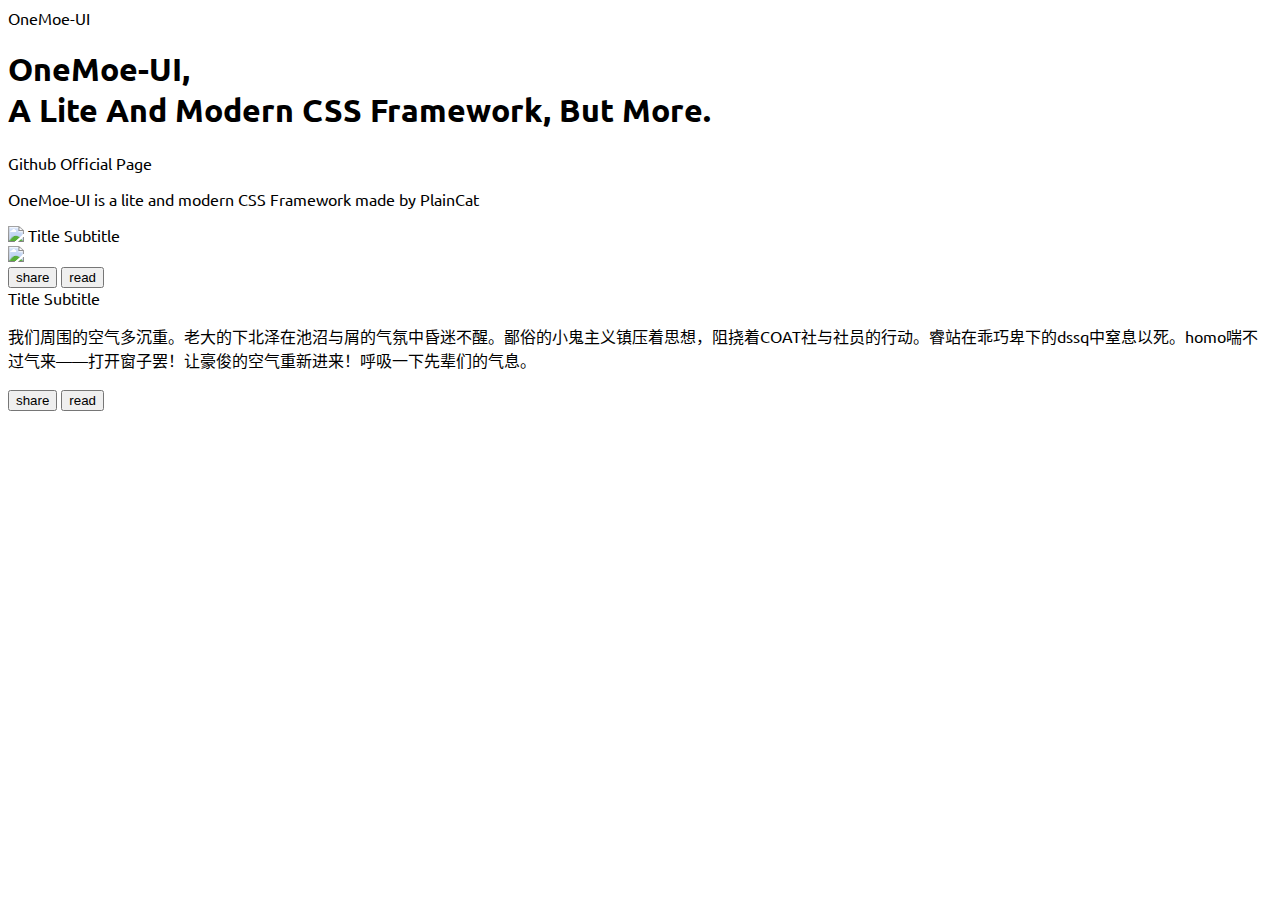
==== commit 5d2880c8: "Add files via upload" ====
--- a/index.html
+++ b/index.html
@@ -1,28 +1,56 @@
-<!doctype html>
-<html lang="zh-cmn-Hans">
-<head>
-<meta charset="utf-8">
-<link rel="stylesheet" href="main.css"/>
-<link rel="stylesheet" href="typo.css"/>
-<script src="main.js"></script>
-<title>OneMoe-UI</title>
-</head>
-
-<body class="om-page-with-appbar om-theme-layout-auto" >
-<div class="om-appbar" style="">
-  <a>关于OneMoe-UI</a>
-</div>
-<div class="om-container om-typo">
-<h1>什么事OneMoe-UI？</h1>
-<p>这逝一个PlainC长期维护开发的一个前端UI组件库，仍在测试中，日后一定会开源。(咕咕咕</p>
-<p><a href="debug">去Debug页<del>一起迫害PlainC</del>（大雾</a></p>
-<strong><h2>这个组件库有什么特别的吗？</h2></strong>
-<h3>它够轻量，也足够用。</h3>
-<p>OneMoe-UI体积只有27kb左右，加载迅速，不会浪费服务器资源，而且基本组件都够用。</p>
-<h2>目前的开发进度？</h2>
-<p>咕咕咕咕咕咕咕咕咕咕咕</p>
-<h2>目前有多少组件？</h2>
-<p>awa，我自己都不知道到底多少个，debug页里其实也没写全，所以你们自己看<a href="main.css">代码</a>有多少组件吧owo</p>
-</div>
-</body>
-</html>
+<!DOCTYPE html>
+<html lang="zh-CN">
+<head>
+	<meta charset="utf-8">
+	<title>我的网站</title>
+	<link rel="stylesheet" href="main.css">
+    <link href='http://fonts.googleapis.com/css?family=Ubuntu&subset=cyrillic,latin' rel='stylesheet' type='text/css' />
+    <style>
+:root{font-family: ubuntu; }
+    </style>
+</head>
+<body class="moe-theme-color-red moe-theme-layout-auto moe-page-with-appbar">
+
+<div class="moe-appbar">
+  OneMoe-UI
+</div>
+
+<div class="moe-typo moe-container">
+
+<h1><span class="moe-badge" moe-badge="Gen2">OneMoe-UI, &nbsp&nbsp&nbsp</span><br>A Lite And Modern <a>CSS</a> Framework, But More. </h1>
+<a class="moe-btn moe-btn-fill">Github</a>
+<a class="moe-btn">Official Page</a>
+<p>
+  OneMoe-UI is a lite and modern <a>CSS</a> Framework made by <a>PlainCat<a>
+</p>
+
+
+
+</div>
+
+<div class="moe-card" >
+  <div class="moe-card-header">
+    <img class="moe-card-header-avatar" src="https://s3.bmp.ovh/imgs/2022/08/04/36a25347698bdd47.jpeg"/>
+    <a class="moe-card-header-title">Title</a>
+    <a class="moe-card-header-subtitle">Subtitle</a>
+  </div>
+  <div class="moe-card-media">
+    <img src="https://s3.bmp.ovh/imgs/2022/08/04/36a25347698bdd47.jpeg"/>
+    <div class="moe-card-menu">
+      <button class="moe-btn moe-theme-color-white moe-btn-fill">share</button>
+      <button class="moe-btn moe-theme-color-white moe-btn-fill">read</button>
+    </div>
+  </div>
+  <div class="moe-card-content">
+    <a class="moe-card-content-title">Title</a>
+    <a class="moe-card-content-subtitle">Subtitle</a>
+    <p class="moe-card-content-text">我们周围的空气多沉重。老大的下北泽在池沼与屑的气氛中昏迷不醒。鄙俗的小鬼主义镇压着思想，阻挠着COAT社与社员的行动。睿站在乖巧卑下的dssq中窒息以死。homo喘不过气来——打开窗子罢！让豪俊的空气重新进来！呼吸一下先辈们的气息。</p>
+    <button class="moe-btn moe-btn-fill">share</button>
+    <button class="moe-btn">read</button>
+  </div>
+</div>
+
+
+</body>
+
+
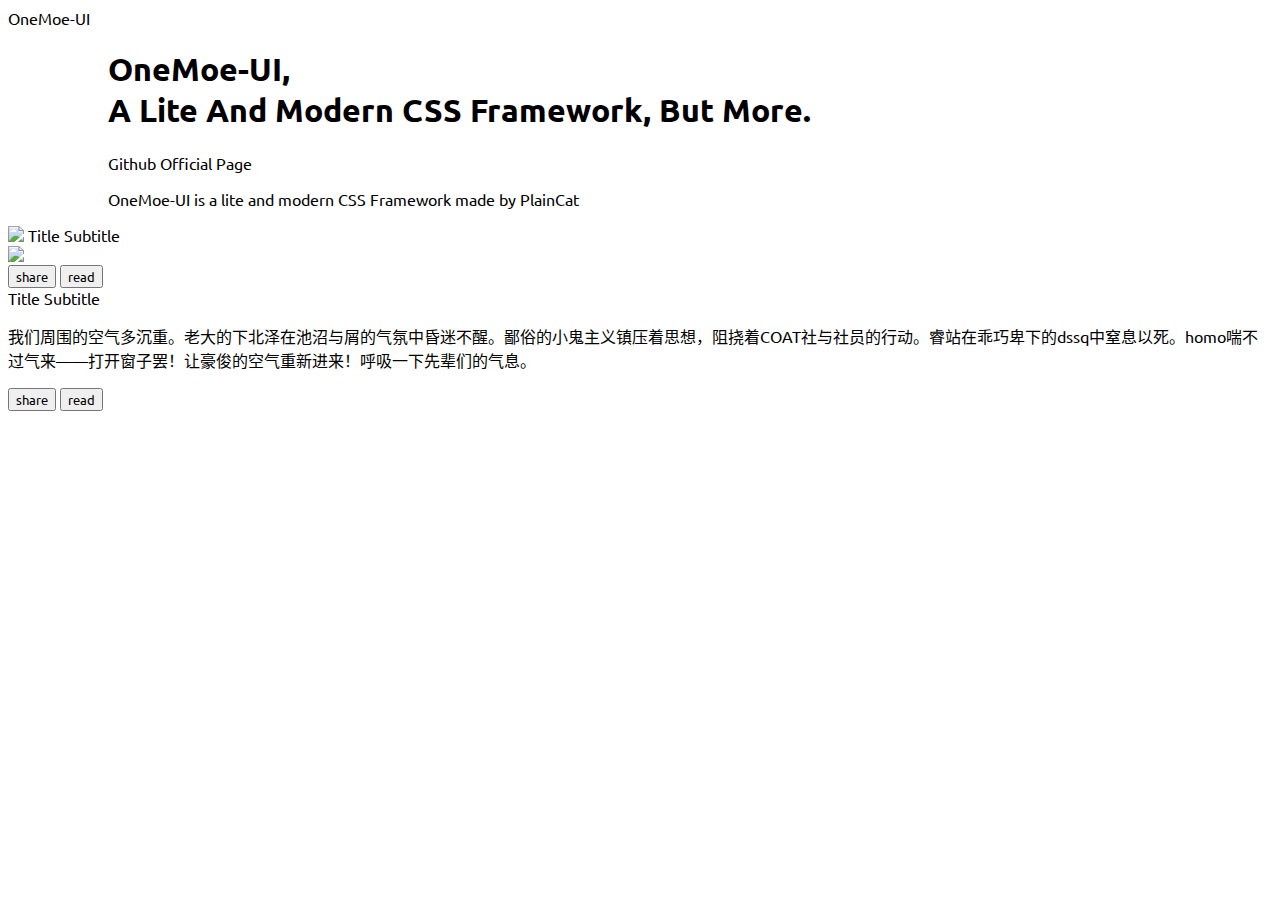
==== commit 505cd102: "owo" ====
--- a/index.html
+++ b/index.html
@@ -1,6 +1,10 @@
 <!DOCTYPE html>
 <html lang="zh-CN">
 <head>
+        <meta name="viewport" content="width=device-width, initial-scale=1, maximum-scale=1, shrink-to-fit=no"/>
+        <meta name="renderer" content="webkit"/>
+        <meta name="force-rendering" content="webkit"/>
+        <meta http-equiv="X-UA-Compatible" content="IE=edge,chrome=1"/>
 	<meta charset="utf-8">
 	<title>我的网站</title>
 	<link rel="stylesheet" href="main.css">
--- a/main.css
+++ b/main.css
@@ -0,0 +1,449 @@
+/*OneMoe-UI Lite
+  我去你妈的ie我tm为什么把你供着*/
+
+.moe-container {
+    padding: 0px 100px;
+}
+
+/*tablelets*/
+@media only screen and (max-width: 900px) {
+    .moe-container {
+        padding: 0px 50px;
+    }
+}
+
+/*mobiles*/
+@media only screen and (max-width: 600px) {
+    .moe-container {
+        padding: 0px 10px;
+    }
+}
+
+
+
+*, *:before, *:after{-webkit-tap-highlight-color: rgba(0, 0, 0, 0); font-family: inherit;}
+body{
+  --moe-border-color: rgba(0,0,0,0.54);
+  --moe-theme-color: #7878ff;
+  --moe-theme-color-text: #eee;
+  --moe-switch: #fafafa;
+  --moe-layout-text: #333;
+  --moe-layout: #ffffff88;
+}
+
+@media (prefers-color-scheme: dark) {
+body.moe-theme-layout-auto{
+  --moe-border-color: rgba(256,256,256,0.54);
+  background-color: #222;
+  color: #eee;
+  --moe-switch: #333;
+  --moe-layout-text: #eee;
+  --moe-layout: #22222288;
+}
+body.moe-theme-layout-dark{
+  --moe-border-color: rgba(256,256,256,0.54);
+  background-color: #222;
+  color: #eee;
+  --moe-switch: #333;
+  --moe-layout-text: #eee;
+  --moe-layout: #22222288;
+}
+.moe-theme-color-white{
+  --moe-theme-color: #fff;
+  --moe-theme-color-text: #333;
+}
+.moe-theme-color-black{
+  --moe-theme-color: #222;
+  --moe-theme-color-text: #eee;
+}
+
+.moe-theme-color-one{
+  --moe-theme-color: #7878ff;
+  --moe-theme-color-text: #eee;
+}
+.moe-theme-color-moe{
+  --moe-theme-color: #ff8888;
+  --moe-theme-color-text: #eee;
+}
+.moe-theme-color-red{
+  --moe-theme-color: #c32020;
+  --moe-theme-color-text: #eee;
+}
+.moe-theme-color-purple{
+  --moe-theme-color: #7c36d1;
+  --moe-theme-color-text: #eee;
+}
+.moe-theme-color-yellow{
+  --moe-theme-color: #ffbf00;
+  --moe-theme-color-text: #333;
+}
+.moe-theme-color-blue{
+  --moe-theme-color: #456ef7;
+  --moe-theme-color-text: #eee;
+}
+.moe-theme-color-orange{
+  --moe-theme-color: #f58300;
+  --moe-theme-color-text: #eee;
+}
+.moe-theme-color-green{
+  --moe-theme-color: #4a7a3c;
+  --moe-theme-color-text: #eee;
+}
+
+
+.disable {cursor: not-allowed;pointer-events: none;-moz-opacity: 0.5;-khtml-opacity: 0.5;opacity: 0.5;}
+.moe-btn{
+  color: var(--moe-layout-text)!important;
+  font-weight: 450;
+  text-align: center;
+  display: inline-block;
+  line-height: 20px;
+  font-size: 14px;
+  border-radius: 25px;
+  border: 2px solid #aaaaaa88;
+  padding: 9px 15px;
+  min-width: 80px;
+  background-color: #00000000;
+  box-sizing: border-box;
+  font-family: inherit;
+  transition:all 0.2s
+}
+.moe-btn:hover{
+  border: 2px solid var(--moe-theme-color);
+}
+.moe-btn.moe-btn-fill{
+  border: 2px solid var(--moe-theme-color);
+  background-color: var(--moe-theme-color);
+  color: var(--moe-theme-color-text)!important;
+}
+.moe-input{
+  outline: none;
+  width:100%;
+  border-radius: 15px;
+  background-color: #00000000;
+  caret-color: #7878ff;
+  box-sizing: border-box;
+  line-height:15px;
+  padding: 10px 10px;
+  border: 2px solid #aaa;
+}
+.moe-input:focus{
+  border: 2px solid #7878ff;
+}
+.moe-alert{
+  color: var(--moe-theme-color-text);
+  display: block;
+  line-height: 30px;
+  font-weight: 400;
+  font-size: 18px;
+  border-radius: 10px;
+  border: noen;
+  border-left: 20px solid #00000044;
+  padding: 9px 9px;
+  min-width: 80px;
+  background-color: var(--moe-theme-color);
+  box-sizing: border-box;
+  font-family: inherit;
+}
+/*颜色*/
+.moe-checkbox input[type="checkbox"]:checked + .moe-checkbox-icon::after {
+  background-color: var(--moe-theme-color);
+  border-color: var(--moe-theme-color);
+}
+.moe-checkbox{position:relative;display:inline-block;height:36px;padding-left:36px;line-height:36px}
+.moe-checkbox input[type="checkbox"]{position:absolute;opacity:0}
+.moe-checkbox-icon{position:absolute;top:9px;left:0px}
+.moe-checkbox-icon::after{position:absolute;box-sizing:border-box;width:18px;height:18px;border:2px solid var(--moe-border-color);border-radius:2px;transition:all 0.2s cubic-bezier(0.4,0,0.2,1);content:' '}
+.moe-checkbox-icon::before{position:absolute;left:0px;top:2px;z-index:1;box-sizing:border-box;width:8px;height:13px;border-right:2px solid #fff;border-bottom:2px solid #fff;transform:rotateZ(37deg) scale(0);transform-origin:100% 100%;transition:all 0.2s cubic-bezier(0.4,0,0.2,1);content:' '}
+.moe-checkbox input[type="checkbox"]:checked + .moe-checkbox-icon::before{transform:rotateZ(37deg) scale(1);opacity:1}
+
+/*颜色*/
+.moe-radio-icon::before {
+  background-color: var(--moe-theme-color);
+}
+.moe-radio input[type="radio"]:checked + .moe-radio-icon {
+  border-color: var(--moe-theme-color);
+}
+.moe-radio{position:relative;display:inline-block;height:36px;padding-left:36px;line-height:36px}
+.moe-radio input{position:absolute;opacity:0}
+.moe-radio-icon{position:absolute;top:9px;left:0;box-sizing:border-box;width:18px;height:18px;border:2px solid var(--moe-border-color);border-radius:25px;transition:all 0.3s cubic-bezier(0.4,0,0.2,1)}
+.moe-radio-icon::before{position:absolute;width:14px;height:14px;border-radius:25px;transform:scale(0);opacity:1;transition:all 0.1s cubic-bezier(0.4,0,0.2,1);content:' '}
+.moe-radio input[type="radio"]:checked + .moe-radio-icon::before{transform:scale(0.68)}
+
+/*颜色*/
+.moe-switch input[type="checkbox"]:checked + .moe-switch-icon {
+  background-color:var(--moe-theme-color);
+}
+.moe-switch{display:inline-block;height:36px;line-height:36px}
+.moe-switch input{position:absolute;opacity:0}
+.moe-switch-icon{position:relative;display:inline-block;width:50px;height:25px;background-color:var(--moe-border-color);border-radius:15px;transition:background-color 0.3s cubic-bezier(0.4,0,0.2,1)}
+.moe-switch-icon::before{position:absolute;top:5px;left:5px;width:15px;height:15px;background-color:var(--moe-switch);border-radius:20px;transition:left 0.2s cubic-bezier(0.4,0,0.2,1);content:' '}
+.moe-switch input[type="checkbox"]:checked + .moe-switch-icon::before{left:30px}
+
+.moe-range[type="range"]{border-radius:25px;height:20px;appearance:none;background-color:#00000000;width:100%;overflow:hidden}
+.moe-range[type="range"]::-webkit-slider-runnable-track{height:4px;background:#eee;border-radius:25px}
+.moe-range[type="range"]::-moz-range-track{height:4px;background:#eee;border-radius:25px}
+.moe-range[type="range"]::-webkit-slider-thumb{box-shadow:none;appearance:none;width:20px;height:20px;border-radius:25px;background-color:var(--moe-theme-color);border:1px solid #000000;margin-top:-8px;border-image:linear-gradient(var(--moe-theme-color),var(--moe-theme-color)) 0 fill / 8 20 8 0 / 10px 10px 10px 2000px}
+.moe-range[type="range"]::-moz-range-thumb{appearance:none;width:18px;height:18px;border-radius:25px;background-color:var(--moe-theme-color);border:1px solid transparent;margin-top:-8px;border-image:linear-gradient(var(--moe-theme-color),var(--moe-theme-color)) 0 fill / 8 20 8 0 / 10px 10px 10px 2000px}
+
+.moe-progress[value]::-webkit-progress-value{
+  background-color:var(--moe-theme-color);
+}
+.moe-progress::-moz-progress-bar{
+  background-color:var(--moe-theme-color);
+}
+@media (prefers-reduced-motion:no-preference) {.moe-progress:indeterminate {
+  background: #eee linear-gradient(to right,var(--moe-theme-color) 30%,#eee 30%) top left/150% 150% no-repeat;
+  }
+}
+.moe-progress{width:100%;height:8px;overflow:hidden;border:0;border-radius:25px;background-color:#eee}
+.moe-progress::-webkit-progress-bar{border-radius:25px;background:0 0}
+.moe-progress[value]::-webkit-progress-value{background-color:var(--moe-theme-color)}
+.moe-progress::-moz-progress-bar{background-color:var(--moe-theme-color)}
+@media (prefers-reduced-motion:no-preference){.moe-progress:indeterminate{animation:progressIndeterminate 1s linear infinite}
+.moe-progress:indeterminate[value]::-webkit-progress-value{background-color:transparent}
+.moe-progress:indeterminate::-moz-progress-bar{background-color:transparent}}
+@media (prefers-reduced-motion:no-preference){[	dir=rtl] .moe-progress:indeterminate{animation-direction:reverse}}
+@-webkit-keyframes progressIndeterminate{0%{background-position:200% 0}
+100%{background-position:-200% 0}}
+@keyframes progressIndeterminate{0%{background-position:200% 0}
+100%{background-position:-200% 0}}
+
+.moe-loading{
+  border: 4px solid var(--moe-theme-color);
+  border-top: 4px solid #00000000;
+  border-radius: 50%;
+  width: 25px;
+  height: 25px;
+  display: inline-block;
+  animation: spin 0.7s linear infinite;
+}  
+@keyframes spin {0% {transform: rotate(0deg);}100% {transform: rotate(360deg);}}
+
+
+.moe-table{overflow:hidden;border-radius:15px;width:stretch;line-height:30px;table-layout:fixed;border-spacing:0;font-size:15px;border:2px solid #88888888;width:100%}
+.moe-table th,.moe-table thead td{text-align:left;background-color:#aaaaaa22;border-bottom:1px solid #88888888;font-weight:500;font-style:normal;margin:0}
+.moe-table td,.moe-table th{padding:5px 15px}
+.moe-table tr:nth-child(even) {background-color: #aaaaaa11;}
+
+.moe-tooltip{position:relative;font-size:14px}
+.moe-tooltip::before{z-index:1;opacity:0;word-break:keep-all;white-space:nowrap;content:attr(moe-tip);position:absolute;padding:2px 6px;display:block;background-color:#000000aa;color:#eee;border-radius:5px;font-size:14px;line-height：20px;bottom:110%;left:50%;transform:translateX(-50%);transition:all 0.1s}
+.moe-tooltip:hover::before{opacity:1}
+.moe-tooltip-bottom::before{bottom:auto;top:110%}
+.moe-tooltip-top::before{top:auto;bottom:110%}
+.moe-tooltip-left::before{bottom:auto;left:-20%}
+.moe-tooltip-right::before{bottom:auto;left:125%}
+
+
+h1,h2,h3,h4,h5,h6{font-weight:450}
+small{opacity:0.6;font-size:80%}
+/* 块/段落引用 */
+blockquote {
+  position: relative;
+  color: #999;
+  font-weight: 400;
+  border-left: 1px solid #1abc9c;
+  padding-left: 1em;
+  margin: 1em 3em 1em 2em;
+}
+
+@media only screen and ( max-width: 640px ) {
+  blockquote {
+    margin: 1em 0;
+  }
+}
+
+/* Firefox 以外，元素没有下划线，需添加 */
+acronym, abbr {
+  border-bottom: 1px dotted;
+  font-variant: normal;
+  text-decoration: none;
+}
+
+/* 添加鼠标问号，进一步确保应用的语义是正确的（要知道，交互他们也有洁癖，如果你不去掉，那得多花点口舌） */
+abbr {
+  cursor: help;
+}
+
+/* 一致的 del 样式 */
+del {
+  text-decoration: line-through;
+}
+
+address, caption, cite, code, dfn, em, th, var {
+  font-style: normal;
+  font-weight: 400;
+}
+
+
+/* 让链接在 hover 状态下显示下划线 */
+.moe-typo a {
+  color: var(--moe-theme-color);
+}
+/* 默认不显示下划线，保持页面简洁 */
+ins, a {
+  text-decoration: none;
+}
+.moe-typo u{
+  text-decoration: underline;
+}
+
+/* 标记，类似于手写的荧光笔的作用 */
+.moe-typo mark {
+  background: #fffdd1;
+  border-bottom: 1px solid #ffedce;
+  padding: 2px;
+  margin: 0 5px;
+}
+
+/* 代码片断 */
+pre, code, pre tt {
+  font-family: Courier, 'Courier New', monospace;
+}
+
+pre {
+  background-color: #88888822;
+  border-radius: 15px;
+  border: 1px solid #88888888;
+  padding: 1em 1.5em;
+  display: block;
+  -webkit-overflow-scrolling: touch;
+}
+
+/* 一致化 horizontal rule */
+hr {
+  border: none;
+  border-bottom: 1px solid #cfcfcf;
+  margin-bottom: 0.8em;
+  height: 10px;
+}
+strong, b {
+  font-weight: blod;
+}
+code{
+  border-radius: 15px;
+  padding: 8px 8px;
+  background-color: #faa;
+  color: #b22;
+}
+var,em{
+  font-style:italic;
+}
+
+.moe-card {
+  position: relative;
+  box-sizing: border-box;
+  overflow: hidden;
+  border-radius: 15px;
+  border: 2px solid #aaaaaa88;
+}
+.moe-card-header {
+  position: relative;
+  box-sizing: border-box;
+  height: 72px;
+  padding: 16px;
+}
+/* 卡片头部头像 */
+.moe-card-header-avatar {
+  float: left;
+  width: 40px;
+  height: 40px;
+  border-radius: 50%;
+}
+/* 卡片头部标题 */
+.moe-card-header-title {
+  display: block;
+  margin-left: 52px;
+  font-weight: 500;
+  font-size: 16px;
+  line-height: 20px;
+  opacity: 0.87;
+  overflow: hidden;
+  white-space: nowrap;
+  text-overflow: ellipsis;
+}
+/* 卡片头部副标题 */
+.moe-card-header-subtitle {
+  display: block;
+  margin-left: 52px;
+  font-weight: 400;
+  font-size: 14px;
+  line-height: 20px;
+  opacity: 0.54;
+  overflow: hidden;
+  white-space: nowrap;
+  text-overflow: ellipsis;
+}
+.moe-card-content {
+  position: relative;
+  padding: 16px;
+  font-size: 14px;
+  line-height: 24px;
+}
+.moe-card-content-title {
+  display: block;
+  font-weight: 500;
+  font-size: 20px;
+  line-height: 20px;
+  opacity: 0.87;
+  overflow: hidden;
+  white-space: nowrap;
+  text-overflow: ellipsis;
+}
+/* 卡片头部副标题 */
+.moe-card-content-subtitle {
+  display: block;
+  font-weight: 400;
+  font-size: 14px;
+  line-height: 20px;
+  opacity: 0.54;
+  overflow: hidden;
+  white-space: nowrap;
+  text-overflow: ellipsis;
+}
+.meo-card-content-text{
+  display: block;
+  font-weight: 400;
+  font-size: 14px;
+  line-height: 20px;
+  overflow: hidden;
+  white-space: nowrap;
+  text-overflow: ellipsis;
+}
+.moe-card-menu {
+  position: absolute;
+  top: 16px;
+  right: 16px;
+  z-index: 1;
+}
+
+.moe-card-media {
+  position: relative;
+}
+.moe-card-media img,
+.moe-card-media video {
+  display: block;
+  width: 100%;
+}
+.moe-appbar{
+  background-color: var(--moe-layout);
+  padding: 0px 18px;
+  font-size: 25px;
+  line-height: 60px;
+  height: 60px;
+  border-bottom: 2px solid #aaaaaa88;
+  width: 100%;
+  position: fixed;
+  left: 0px;
+  top: 0px;
+  box-sizing: border-box;
+  z-index: 1145141919810;
+
+}
+.moe-page-with-appbar{
+  padding: 60px 0px;
+}
+
+.moe-badge{position:relative}
+.moe-badge::before{z-index:1;word-break:keep-all;white-space:nowrap;content:attr(moe-badge);position:absolute;padding:2px 6px;display:block;background-color:#c32020;color:#eee;border-radius:25px;font-size:14px;line-height：20px;bottom:70%;right:0px;}
+
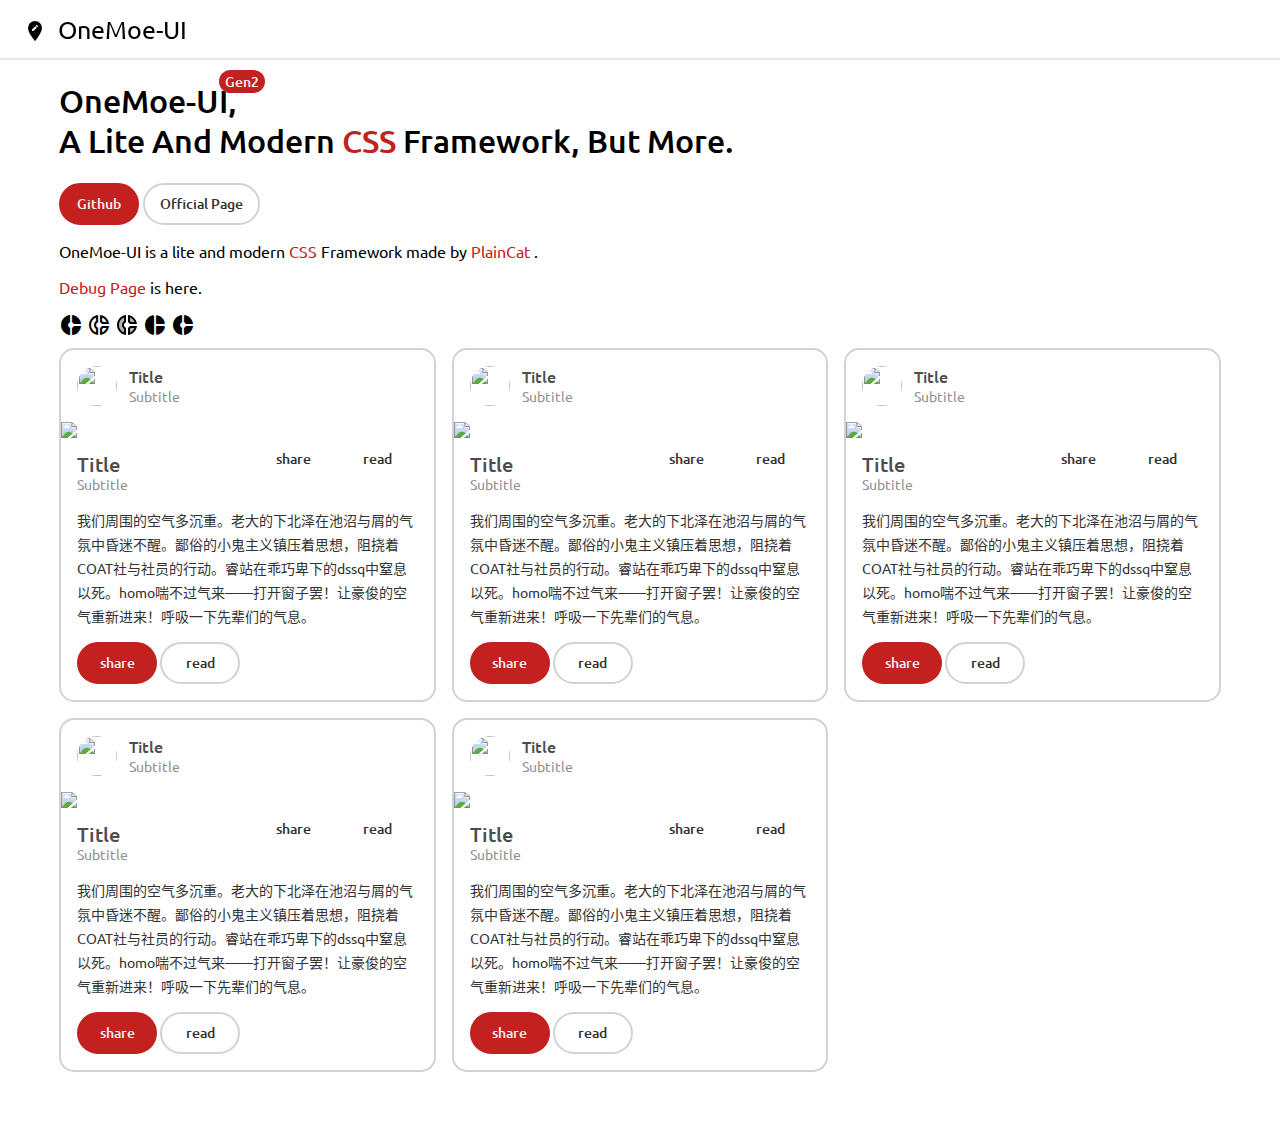
==== commit 8050657b: "Add files via upload" ====
--- a/index.html
+++ b/index.html
@@ -1,60 +1,192 @@
-<!DOCTYPE html>
-<html lang="zh-CN">
-<head>
-        <meta name="viewport" content="width=device-width, initial-scale=1, maximum-scale=1, shrink-to-fit=no"/>
-        <meta name="renderer" content="webkit"/>
-        <meta name="force-rendering" content="webkit"/>
-        <meta http-equiv="X-UA-Compatible" content="IE=edge,chrome=1"/>
-	<meta charset="utf-8">
-	<title>我的网站</title>
-	<link rel="stylesheet" href="main.css">
-    <link href='http://fonts.googleapis.com/css?family=Ubuntu&subset=cyrillic,latin' rel='stylesheet' type='text/css' />
-    <style>
-:root{font-family: ubuntu; }
-    </style>
-</head>
-<body class="moe-theme-color-red moe-theme-layout-auto moe-page-with-appbar">
-
-<div class="moe-appbar">
-  OneMoe-UI
-</div>
-
-<div class="moe-typo moe-container">
-
-<h1><span class="moe-badge" moe-badge="Gen2">OneMoe-UI, &nbsp&nbsp&nbsp</span><br>A Lite And Modern <a>CSS</a> Framework, But More. </h1>
-<a class="moe-btn moe-btn-fill">Github</a>
-<a class="moe-btn">Official Page</a>
-<p>
-  OneMoe-UI is a lite and modern <a>CSS</a> Framework made by <a>PlainCat<a>
-</p>
-
-
-
-</div>
-
-<div class="moe-card" >
-  <div class="moe-card-header">
-    <img class="moe-card-header-avatar" src="https://s3.bmp.ovh/imgs/2022/08/04/36a25347698bdd47.jpeg"/>
-    <a class="moe-card-header-title">Title</a>
-    <a class="moe-card-header-subtitle">Subtitle</a>
-  </div>
-  <div class="moe-card-media">
-    <img src="https://s3.bmp.ovh/imgs/2022/08/04/36a25347698bdd47.jpeg"/>
-    <div class="moe-card-menu">
-      <button class="moe-btn moe-theme-color-white moe-btn-fill">share</button>
-      <button class="moe-btn moe-theme-color-white moe-btn-fill">read</button>
-    </div>
-  </div>
-  <div class="moe-card-content">
-    <a class="moe-card-content-title">Title</a>
-    <a class="moe-card-content-subtitle">Subtitle</a>
-    <p class="moe-card-content-text">我们周围的空气多沉重。老大的下北泽在池沼与屑的气氛中昏迷不醒。鄙俗的小鬼主义镇压着思想，阻挠着COAT社与社员的行动。睿站在乖巧卑下的dssq中窒息以死。homo喘不过气来——打开窗子罢！让豪俊的空气重新进来！呼吸一下先辈们的气息。</p>
-    <button class="moe-btn moe-btn-fill">share</button>
-    <button class="moe-btn">read</button>
-  </div>
-</div>
-
-
-</body>
-
-
+<!DOCTYPE html>
+<html lang="zh-CN">
+<head>
+	<meta charset="utf-8">
+	<title>我的网站</title>
+	<link rel="stylesheet" href="main.css">
+    <link href="https://fonts.googleapis.com/css?family=Material+Icons|Material+Icons+Outlined|Material+Icons+Two+Tone|Material+Icons+Round|Material+Icons+Sharp" rel="stylesheet">
+    <link href='http://fonts.googleapis.com/css?family=Ubuntu&subset=cyrillic,latin' rel='stylesheet' type='text/css' />
+    <style>
+:root{font-family: ubuntu; }
+a{position: relative;}
+
+    </style>
+</head>
+<body class="moe-theme-color-red moe-theme-layout-auto moe-page-with-appbar">
+
+<div class="moe-appbar">
+  <a class="moe-icon"><i class="material-icons">edit_location</i></a>
+  OneMoe-UI
+</div>
+
+<div class="moe-typo moe-container">
+
+<h1><span class="moe-badge" moe-badge="Gen2">OneMoe-UI, &nbsp&nbsp&nbsp</span><br>A Lite And Modern <a>CSS</a> Framework, But More. </h1>
+<a class="moe-btn moe-btn-fill">Github</a>
+<a class="moe-btn">Official Page</a>
+<p>
+  OneMoe-UI is a lite and modern <a>CSS</a> Framework made by <a>PlainCat</a> .
+</p>
+<p>
+  <a href="/debug">Debug Page</a> is here. 
+</p>
+
+<i class="material-icons">donut_small</i>
+<i class="material-icons-outlined">donut_small</i>
+<i class="material-icons-two-tone">donut_small</i>
+<i class="material-icons-round">donut_small</i>
+<i class="material-icons-sharp">donut_small</i>
+
+
+
+
+
+
+
+</div>
+
+
+  <div class="moe-container">
+    <div class="moe-row">
+
+      <div class="moe-col-sm-4">
+
+<div class="moe-card" >
+  <div class="moe-card-header">
+    <img class="moe-card-header-avatar" src="https://s3.bmp.ovh/imgs/2022/08/04/36a25347698bdd47.jpeg"/>
+    <a class="moe-card-header-title">Title</a>
+    <a class="moe-card-header-subtitle">Subtitle</a>
+  </div>
+  <div class="moe-card-media">
+    <img src="https://s3.bmp.ovh/imgs/2022/08/04/36a25347698bdd47.jpeg"/>
+    <div class="moe-card-menu">
+      <button class="moe-btn moe-theme-color-white moe-btn-fill moe-ripple">share</button>
+      <button class="moe-btn moe-theme-color-white moe-btn-fill moe-ripple">read</button>
+    </div>
+  </div>
+  <div class="moe-card-content">
+    <a class="moe-card-content-title">Title</a>
+    <a class="moe-card-content-subtitle">Subtitle</a>
+    <p class="moe-card-content-text">我们周围的空气多沉重。老大的下北泽在池沼与屑的气氛中昏迷不醒。鄙俗的小鬼主义镇压着思想，阻挠着COAT社与社员的行动。睿站在乖巧卑下的dssq中窒息以死。homo喘不过气来——打开窗子罢！让豪俊的空气重新进来！呼吸一下先辈们的气息。</p>
+    <a class="moe-btn moe-btn-fill">share</a>
+    <a class="moe-btn">read</a>
+  </div>
+</div>
+
+      </div>
+
+      <div class="moe-col-sm-4">
+
+<div class="moe-card" >
+  <div class="moe-card-header">
+    <img class="moe-card-header-avatar" src="https://s3.bmp.ovh/imgs/2022/08/04/36a25347698bdd47.jpeg"/>
+    <a class="moe-card-header-title">Title</a>
+    <a class="moe-card-header-subtitle">Subtitle</a>
+  </div>
+  <div class="moe-card-media">
+    <img src="https://s3.bmp.ovh/imgs/2022/08/04/36a25347698bdd47.jpeg"/>
+    <div class="moe-card-menu">
+      <button class="moe-btn moe-theme-color-white moe-btn-fill moe-ripple">share</button>
+      <button class="moe-btn moe-theme-color-white moe-btn-fill moe-ripple">read</button>
+    </div>
+  </div>
+  <div class="moe-card-content">
+    <a class="moe-card-content-title">Title</a>
+    <a class="moe-card-content-subtitle">Subtitle</a>
+    <p class="moe-card-content-text">我们周围的空气多沉重。老大的下北泽在池沼与屑的气氛中昏迷不醒。鄙俗的小鬼主义镇压着思想，阻挠着COAT社与社员的行动。睿站在乖巧卑下的dssq中窒息以死。homo喘不过气来——打开窗子罢！让豪俊的空气重新进来！呼吸一下先辈们的气息。</p>
+    <a class="moe-btn moe-btn-fill">share</a>
+    <a class="moe-btn">read</a>
+  </div>
+</div>
+
+      </div>
+
+
+      <div class="moe-col-sm-4">
+
+<div class="moe-card" >
+  <div class="moe-card-header">
+    <img class="moe-card-header-avatar" src="https://s3.bmp.ovh/imgs/2022/08/04/36a25347698bdd47.jpeg"/>
+    <a class="moe-card-header-title">Title</a>
+    <a class="moe-card-header-subtitle">Subtitle</a>
+  </div>
+  <div class="moe-card-media">
+    <img src="https://s3.bmp.ovh/imgs/2022/08/04/36a25347698bdd47.jpeg"/>
+    <div class="moe-card-menu">
+      <button class="moe-btn moe-theme-color-white moe-btn-fill moe-ripple">share</button>
+      <button class="moe-btn moe-theme-color-white moe-btn-fill moe-ripple">read</button>
+    </div>
+  </div>
+  <div class="moe-card-content">
+    <a class="moe-card-content-title">Title</a>
+    <a class="moe-card-content-subtitle">Subtitle</a>
+    <p class="moe-card-content-text">我们周围的空气多沉重。老大的下北泽在池沼与屑的气氛中昏迷不醒。鄙俗的小鬼主义镇压着思想，阻挠着COAT社与社员的行动。睿站在乖巧卑下的dssq中窒息以死。homo喘不过气来——打开窗子罢！让豪俊的空气重新进来！呼吸一下先辈们的气息。</p>
+    <a class="moe-btn moe-btn-fill">share</a>
+    <a class="moe-btn">read</a>
+  </div>
+</div>
+
+      </div>
+      <div class="moe-col-sm-4">
+
+<div class="moe-card" >
+  <div class="moe-card-header">
+    <img class="moe-card-header-avatar" src="https://s3.bmp.ovh/imgs/2022/08/04/36a25347698bdd47.jpeg"/>
+    <a class="moe-card-header-title">Title</a>
+    <a class="moe-card-header-subtitle">Subtitle</a>
+  </div>
+  <div class="moe-card-media">
+    <img src="https://s3.bmp.ovh/imgs/2022/08/04/36a25347698bdd47.jpeg"/>
+    <div class="moe-card-menu">
+      <button class="moe-btn moe-theme-color-white moe-btn-fill moe-ripple">share</button>
+      <button class="moe-btn moe-theme-color-white moe-btn-fill moe-ripple">read</button>
+    </div>
+  </div>
+  <div class="moe-card-content">
+    <a class="moe-card-content-title">Title</a>
+    <a class="moe-card-content-subtitle">Subtitle</a>
+    <p class="moe-card-content-text">我们周围的空气多沉重。老大的下北泽在池沼与屑的气氛中昏迷不醒。鄙俗的小鬼主义镇压着思想，阻挠着COAT社与社员的行动。睿站在乖巧卑下的dssq中窒息以死。homo喘不过气来——打开窗子罢！让豪俊的空气重新进来！呼吸一下先辈们的气息。</p>
+    <a class="moe-btn moe-btn-fill">share</a>
+    <a class="moe-btn">read</a>
+  </div>
+</div>
+
+      </div>
+      <div class="moe-col-sm-4">
+
+<div class="moe-card" >
+  <div class="moe-card-header">
+    <img class="moe-card-header-avatar" src="https://s3.bmp.ovh/imgs/2022/08/04/36a25347698bdd47.jpeg"/>
+    <a class="moe-card-header-title">Title</a>
+    <a class="moe-card-header-subtitle">Subtitle</a>
+  </div>
+  <div class="moe-card-media">
+    <img src="https://s3.bmp.ovh/imgs/2022/08/04/36a25347698bdd47.jpeg"/>
+    <div class="moe-card-menu">
+      <button class="moe-btn moe-theme-color-white moe-btn-fill moe-ripple">share</button>
+      <button class="moe-btn moe-theme-color-white moe-btn-fill moe-ripple">read</button>
+    </div>
+  </div>
+  <div class="moe-card-content">
+    <a class="moe-card-content-title">Title</a>
+    <a class="moe-card-content-subtitle">Subtitle</a>
+    <p class="moe-card-content-text">我们周围的空气多沉重。老大的下北泽在池沼与屑的气氛中昏迷不醒。鄙俗的小鬼主义镇压着思想，阻挠着COAT社与社员的行动。睿站在乖巧卑下的dssq中窒息以死。homo喘不过气来——打开窗子罢！让豪俊的空气重新进来！呼吸一下先辈们的气息。</p>
+    <a class="moe-btn moe-btn-fill">share</a>
+    <a class="moe-btn">read</a>
+  </div>
+</div>
+
+      </div>
+
+    </div>
+  </div>
+
+
+
+
+
+
+
+</body>
+
+
--- a/main.css
+++ b/main.css
@@ -1,449 +1,230 @@
-/*OneMoe-UI Lite
-  我去你妈的ie我tm为什么把你供着*/
-
-.moe-container {
-    padding: 0px 100px;
-}
-
-/*tablelets*/
-@media only screen and (max-width: 900px) {
-    .moe-container {
-        padding: 0px 50px;
-    }
-}
-
-/*mobiles*/
-@media only screen and (max-width: 600px) {
-    .moe-container {
-        padding: 0px 10px;
-    }
-}
-
-
-
-*, *:before, *:after{-webkit-tap-highlight-color: rgba(0, 0, 0, 0); font-family: inherit;}
-body{
-  --moe-border-color: rgba(0,0,0,0.54);
-  --moe-theme-color: #7878ff;
-  --moe-theme-color-text: #eee;
-  --moe-switch: #fafafa;
-  --moe-layout-text: #333;
-  --moe-layout: #ffffff88;
-}
-
-@media (prefers-color-scheme: dark) {
-body.moe-theme-layout-auto{
-  --moe-border-color: rgba(256,256,256,0.54);
-  background-color: #222;
-  color: #eee;
-  --moe-switch: #333;
-  --moe-layout-text: #eee;
-  --moe-layout: #22222288;
-}
-body.moe-theme-layout-dark{
-  --moe-border-color: rgba(256,256,256,0.54);
-  background-color: #222;
-  color: #eee;
-  --moe-switch: #333;
-  --moe-layout-text: #eee;
-  --moe-layout: #22222288;
-}
-.moe-theme-color-white{
-  --moe-theme-color: #fff;
-  --moe-theme-color-text: #333;
-}
-.moe-theme-color-black{
-  --moe-theme-color: #222;
-  --moe-theme-color-text: #eee;
-}
-
-.moe-theme-color-one{
-  --moe-theme-color: #7878ff;
-  --moe-theme-color-text: #eee;
-}
-.moe-theme-color-moe{
-  --moe-theme-color: #ff8888;
-  --moe-theme-color-text: #eee;
-}
-.moe-theme-color-red{
-  --moe-theme-color: #c32020;
-  --moe-theme-color-text: #eee;
-}
-.moe-theme-color-purple{
-  --moe-theme-color: #7c36d1;
-  --moe-theme-color-text: #eee;
-}
-.moe-theme-color-yellow{
-  --moe-theme-color: #ffbf00;
-  --moe-theme-color-text: #333;
-}
-.moe-theme-color-blue{
-  --moe-theme-color: #456ef7;
-  --moe-theme-color-text: #eee;
-}
-.moe-theme-color-orange{
-  --moe-theme-color: #f58300;
-  --moe-theme-color-text: #eee;
-}
-.moe-theme-color-green{
-  --moe-theme-color: #4a7a3c;
-  --moe-theme-color-text: #eee;
-}
-
-
-.disable {cursor: not-allowed;pointer-events: none;-moz-opacity: 0.5;-khtml-opacity: 0.5;opacity: 0.5;}
-.moe-btn{
-  color: var(--moe-layout-text)!important;
-  font-weight: 450;
-  text-align: center;
-  display: inline-block;
-  line-height: 20px;
-  font-size: 14px;
-  border-radius: 25px;
-  border: 2px solid #aaaaaa88;
-  padding: 9px 15px;
-  min-width: 80px;
-  background-color: #00000000;
-  box-sizing: border-box;
-  font-family: inherit;
-  transition:all 0.2s
-}
-.moe-btn:hover{
-  border: 2px solid var(--moe-theme-color);
-}
-.moe-btn.moe-btn-fill{
-  border: 2px solid var(--moe-theme-color);
-  background-color: var(--moe-theme-color);
-  color: var(--moe-theme-color-text)!important;
-}
-.moe-input{
-  outline: none;
-  width:100%;
-  border-radius: 15px;
-  background-color: #00000000;
-  caret-color: #7878ff;
-  box-sizing: border-box;
-  line-height:15px;
-  padding: 10px 10px;
-  border: 2px solid #aaa;
-}
-.moe-input:focus{
-  border: 2px solid #7878ff;
-}
-.moe-alert{
-  color: var(--moe-theme-color-text);
-  display: block;
-  line-height: 30px;
-  font-weight: 400;
-  font-size: 18px;
-  border-radius: 10px;
-  border: noen;
-  border-left: 20px solid #00000044;
-  padding: 9px 9px;
-  min-width: 80px;
-  background-color: var(--moe-theme-color);
-  box-sizing: border-box;
-  font-family: inherit;
-}
-/*颜色*/
-.moe-checkbox input[type="checkbox"]:checked + .moe-checkbox-icon::after {
-  background-color: var(--moe-theme-color);
-  border-color: var(--moe-theme-color);
-}
-.moe-checkbox{position:relative;display:inline-block;height:36px;padding-left:36px;line-height:36px}
-.moe-checkbox input[type="checkbox"]{position:absolute;opacity:0}
-.moe-checkbox-icon{position:absolute;top:9px;left:0px}
-.moe-checkbox-icon::after{position:absolute;box-sizing:border-box;width:18px;height:18px;border:2px solid var(--moe-border-color);border-radius:2px;transition:all 0.2s cubic-bezier(0.4,0,0.2,1);content:' '}
-.moe-checkbox-icon::before{position:absolute;left:0px;top:2px;z-index:1;box-sizing:border-box;width:8px;height:13px;border-right:2px solid #fff;border-bottom:2px solid #fff;transform:rotateZ(37deg) scale(0);transform-origin:100% 100%;transition:all 0.2s cubic-bezier(0.4,0,0.2,1);content:' '}
-.moe-checkbox input[type="checkbox"]:checked + .moe-checkbox-icon::before{transform:rotateZ(37deg) scale(1);opacity:1}
-
-/*颜色*/
-.moe-radio-icon::before {
-  background-color: var(--moe-theme-color);
-}
-.moe-radio input[type="radio"]:checked + .moe-radio-icon {
-  border-color: var(--moe-theme-color);
-}
-.moe-radio{position:relative;display:inline-block;height:36px;padding-left:36px;line-height:36px}
-.moe-radio input{position:absolute;opacity:0}
-.moe-radio-icon{position:absolute;top:9px;left:0;box-sizing:border-box;width:18px;height:18px;border:2px solid var(--moe-border-color);border-radius:25px;transition:all 0.3s cubic-bezier(0.4,0,0.2,1)}
-.moe-radio-icon::before{position:absolute;width:14px;height:14px;border-radius:25px;transform:scale(0);opacity:1;transition:all 0.1s cubic-bezier(0.4,0,0.2,1);content:' '}
-.moe-radio input[type="radio"]:checked + .moe-radio-icon::before{transform:scale(0.68)}
-
-/*颜色*/
-.moe-switch input[type="checkbox"]:checked + .moe-switch-icon {
-  background-color:var(--moe-theme-color);
-}
-.moe-switch{display:inline-block;height:36px;line-height:36px}
-.moe-switch input{position:absolute;opacity:0}
-.moe-switch-icon{position:relative;display:inline-block;width:50px;height:25px;background-color:var(--moe-border-color);border-radius:15px;transition:background-color 0.3s cubic-bezier(0.4,0,0.2,1)}
-.moe-switch-icon::before{position:absolute;top:5px;left:5px;width:15px;height:15px;background-color:var(--moe-switch);border-radius:20px;transition:left 0.2s cubic-bezier(0.4,0,0.2,1);content:' '}
-.moe-switch input[type="checkbox"]:checked + .moe-switch-icon::before{left:30px}
-
-.moe-range[type="range"]{border-radius:25px;height:20px;appearance:none;background-color:#00000000;width:100%;overflow:hidden}
-.moe-range[type="range"]::-webkit-slider-runnable-track{height:4px;background:#eee;border-radius:25px}
-.moe-range[type="range"]::-moz-range-track{height:4px;background:#eee;border-radius:25px}
-.moe-range[type="range"]::-webkit-slider-thumb{box-shadow:none;appearance:none;width:20px;height:20px;border-radius:25px;background-color:var(--moe-theme-color);border:1px solid #000000;margin-top:-8px;border-image:linear-gradient(var(--moe-theme-color),var(--moe-theme-color)) 0 fill / 8 20 8 0 / 10px 10px 10px 2000px}
-.moe-range[type="range"]::-moz-range-thumb{appearance:none;width:18px;height:18px;border-radius:25px;background-color:var(--moe-theme-color);border:1px solid transparent;margin-top:-8px;border-image:linear-gradient(var(--moe-theme-color),var(--moe-theme-color)) 0 fill / 8 20 8 0 / 10px 10px 10px 2000px}
-
-.moe-progress[value]::-webkit-progress-value{
-  background-color:var(--moe-theme-color);
-}
-.moe-progress::-moz-progress-bar{
-  background-color:var(--moe-theme-color);
-}
-@media (prefers-reduced-motion:no-preference) {.moe-progress:indeterminate {
-  background: #eee linear-gradient(to right,var(--moe-theme-color) 30%,#eee 30%) top left/150% 150% no-repeat;
-  }
-}
-.moe-progress{width:100%;height:8px;overflow:hidden;border:0;border-radius:25px;background-color:#eee}
-.moe-progress::-webkit-progress-bar{border-radius:25px;background:0 0}
-.moe-progress[value]::-webkit-progress-value{background-color:var(--moe-theme-color)}
-.moe-progress::-moz-progress-bar{background-color:var(--moe-theme-color)}
-@media (prefers-reduced-motion:no-preference){.moe-progress:indeterminate{animation:progressIndeterminate 1s linear infinite}
-.moe-progress:indeterminate[value]::-webkit-progress-value{background-color:transparent}
-.moe-progress:indeterminate::-moz-progress-bar{background-color:transparent}}
-@media (prefers-reduced-motion:no-preference){[	dir=rtl] .moe-progress:indeterminate{animation-direction:reverse}}
-@-webkit-keyframes progressIndeterminate{0%{background-position:200% 0}
-100%{background-position:-200% 0}}
-@keyframes progressIndeterminate{0%{background-position:200% 0}
-100%{background-position:-200% 0}}
-
-.moe-loading{
-  border: 4px solid var(--moe-theme-color);
-  border-top: 4px solid #00000000;
-  border-radius: 50%;
-  width: 25px;
-  height: 25px;
-  display: inline-block;
-  animation: spin 0.7s linear infinite;
-}  
-@keyframes spin {0% {transform: rotate(0deg);}100% {transform: rotate(360deg);}}
-
-
-.moe-table{overflow:hidden;border-radius:15px;width:stretch;line-height:30px;table-layout:fixed;border-spacing:0;font-size:15px;border:2px solid #88888888;width:100%}
-.moe-table th,.moe-table thead td{text-align:left;background-color:#aaaaaa22;border-bottom:1px solid #88888888;font-weight:500;font-style:normal;margin:0}
-.moe-table td,.moe-table th{padding:5px 15px}
-.moe-table tr:nth-child(even) {background-color: #aaaaaa11;}
-
-.moe-tooltip{position:relative;font-size:14px}
-.moe-tooltip::before{z-index:1;opacity:0;word-break:keep-all;white-space:nowrap;content:attr(moe-tip);position:absolute;padding:2px 6px;display:block;background-color:#000000aa;color:#eee;border-radius:5px;font-size:14px;line-height：20px;bottom:110%;left:50%;transform:translateX(-50%);transition:all 0.1s}
-.moe-tooltip:hover::before{opacity:1}
-.moe-tooltip-bottom::before{bottom:auto;top:110%}
-.moe-tooltip-top::before{top:auto;bottom:110%}
-.moe-tooltip-left::before{bottom:auto;left:-20%}
-.moe-tooltip-right::before{bottom:auto;left:125%}
-
-
-h1,h2,h3,h4,h5,h6{font-weight:450}
-small{opacity:0.6;font-size:80%}
-/* 块/段落引用 */
-blockquote {
-  position: relative;
-  color: #999;
-  font-weight: 400;
-  border-left: 1px solid #1abc9c;
-  padding-left: 1em;
-  margin: 1em 3em 1em 2em;
-}
-
-@media only screen and ( max-width: 640px ) {
-  blockquote {
-    margin: 1em 0;
-  }
-}
-
-/* Firefox 以外，元素没有下划线，需添加 */
-acronym, abbr {
-  border-bottom: 1px dotted;
-  font-variant: normal;
-  text-decoration: none;
-}
-
-/* 添加鼠标问号，进一步确保应用的语义是正确的（要知道，交互他们也有洁癖，如果你不去掉，那得多花点口舌） */
-abbr {
-  cursor: help;
-}
-
-/* 一致的 del 样式 */
-del {
-  text-decoration: line-through;
-}
-
-address, caption, cite, code, dfn, em, th, var {
-  font-style: normal;
-  font-weight: 400;
-}
-
-
-/* 让链接在 hover 状态下显示下划线 */
-.moe-typo a {
-  color: var(--moe-theme-color);
-}
-/* 默认不显示下划线，保持页面简洁 */
-ins, a {
-  text-decoration: none;
-}
-.moe-typo u{
-  text-decoration: underline;
-}
-
-/* 标记，类似于手写的荧光笔的作用 */
-.moe-typo mark {
-  background: #fffdd1;
-  border-bottom: 1px solid #ffedce;
-  padding: 2px;
-  margin: 0 5px;
-}
-
-/* 代码片断 */
-pre, code, pre tt {
-  font-family: Courier, 'Courier New', monospace;
-}
-
-pre {
-  background-color: #88888822;
-  border-radius: 15px;
-  border: 1px solid #88888888;
-  padding: 1em 1.5em;
-  display: block;
-  -webkit-overflow-scrolling: touch;
-}
-
-/* 一致化 horizontal rule */
-hr {
-  border: none;
-  border-bottom: 1px solid #cfcfcf;
-  margin-bottom: 0.8em;
-  height: 10px;
-}
-strong, b {
-  font-weight: blod;
-}
-code{
-  border-radius: 15px;
-  padding: 8px 8px;
-  background-color: #faa;
-  color: #b22;
-}
-var,em{
-  font-style:italic;
-}
-
-.moe-card {
-  position: relative;
-  box-sizing: border-box;
-  overflow: hidden;
-  border-radius: 15px;
-  border: 2px solid #aaaaaa88;
-}
-.moe-card-header {
-  position: relative;
-  box-sizing: border-box;
-  height: 72px;
-  padding: 16px;
-}
-/* 卡片头部头像 */
-.moe-card-header-avatar {
-  float: left;
-  width: 40px;
-  height: 40px;
-  border-radius: 50%;
-}
-/* 卡片头部标题 */
-.moe-card-header-title {
-  display: block;
-  margin-left: 52px;
-  font-weight: 500;
-  font-size: 16px;
-  line-height: 20px;
-  opacity: 0.87;
-  overflow: hidden;
-  white-space: nowrap;
-  text-overflow: ellipsis;
-}
-/* 卡片头部副标题 */
-.moe-card-header-subtitle {
-  display: block;
-  margin-left: 52px;
-  font-weight: 400;
-  font-size: 14px;
-  line-height: 20px;
-  opacity: 0.54;
-  overflow: hidden;
-  white-space: nowrap;
-  text-overflow: ellipsis;
-}
-.moe-card-content {
-  position: relative;
-  padding: 16px;
-  font-size: 14px;
-  line-height: 24px;
-}
-.moe-card-content-title {
-  display: block;
-  font-weight: 500;
-  font-size: 20px;
-  line-height: 20px;
-  opacity: 0.87;
-  overflow: hidden;
-  white-space: nowrap;
-  text-overflow: ellipsis;
-}
-/* 卡片头部副标题 */
-.moe-card-content-subtitle {
-  display: block;
-  font-weight: 400;
-  font-size: 14px;
-  line-height: 20px;
-  opacity: 0.54;
-  overflow: hidden;
-  white-space: nowrap;
-  text-overflow: ellipsis;
-}
-.meo-card-content-text{
-  display: block;
-  font-weight: 400;
-  font-size: 14px;
-  line-height: 20px;
-  overflow: hidden;
-  white-space: nowrap;
-  text-overflow: ellipsis;
-}
-.moe-card-menu {
-  position: absolute;
-  top: 16px;
-  right: 16px;
-  z-index: 1;
-}
-
-.moe-card-media {
-  position: relative;
-}
-.moe-card-media img,
-.moe-card-media video {
-  display: block;
-  width: 100%;
-}
-.moe-appbar{
-  background-color: var(--moe-layout);
-  padding: 0px 18px;
-  font-size: 25px;
-  line-height: 60px;
-  height: 60px;
-  border-bottom: 2px solid #aaaaaa88;
-  width: 100%;
-  position: fixed;
-  left: 0px;
-  top: 0px;
-  box-sizing: border-box;
-  z-index: 1145141919810;
-
-}
-.moe-page-with-appbar{
-  padding: 60px 0px;
-}
-
-.moe-badge{position:relative}
-.moe-badge::before{z-index:1;word-break:keep-all;white-space:nowrap;content:attr(moe-badge);position:absolute;padding:2px 6px;display:block;background-color:#c32020;color:#eee;border-radius:25px;font-size:14px;line-height：20px;bottom:70%;right:0px;}
-
+/*OneMoe-UI Lite
+  我去你妈的ie我tm为什么把你供着*/
+
+*, *:before, *:after{-webkit-tap-highlight-color: rgba(0, 0, 0, 0); font-family: inherit;}
+body{
+  margin: 0px;
+  padding: 0px;
+  --moe-border-color: rgba(0,0,0,0.54);
+  --moe-theme-color: #7878ff;
+  --moe-theme-color-text: #eee;
+  --moe-switch: #fafafa;
+  --moe-layout-text: #333;
+  --moe-layout: #ffffffcc;
+}
+
+@media (prefers-color-scheme: dark) {
+body.moe-theme-layout-auto{
+  --moe-border-color: rgba(256,256,256,0.54);
+  background-color: #222;
+  color: #eee;
+  --moe-switch: #333;
+  --moe-layout-text: #eee;
+  --moe-layout: #222222cc;
+}
+}
+body.moe-theme-layout-dark{
+  --moe-border-color: rgba(256,256,256,0.54);
+  background-color: #222;
+  color: #eee;
+  --moe-switch: #333;
+  --moe-layout-text: #eee;
+  --moe-layout: #222222cc;
+}
+.moe-theme-color-white{
+  --moe-theme-color: #fff;
+  --moe-theme-color-text: #333;
+}
+.moe-theme-color-black{
+  --moe-theme-color: #222;
+  --moe-theme-color-text: #eee;
+}
+
+.moe-theme-color-one{
+  --moe-theme-color: #7878ff;
+  --moe-theme-color-text: #eee;
+}
+.moe-theme-color-moe{
+  --moe-theme-color: #ff8888;
+  --moe-theme-color-text: #eee;
+}
+.moe-theme-color-red{
+  --moe-theme-color: #c32020;
+  --moe-theme-color-text: #eee;
+}
+.moe-theme-color-purple{
+  --moe-theme-color: #7c36d1;
+  --moe-theme-color-text: #eee;
+}
+.moe-theme-color-yellow{
+  --moe-theme-color: #ffbf00;
+  --moe-theme-color-text: #333;
+}
+.moe-theme-color-blue{
+  --moe-theme-color: #456ef7;
+  --moe-theme-color-text: #eee;
+}
+.moe-theme-color-orange{
+  --moe-theme-color: #f58300;
+  --moe-theme-color-text: #eee;
+}
+.moe-theme-color-green{
+  --moe-theme-color: #4a7a3c;
+  --moe-theme-color-text: #eee;
+}
+
+
+.disable{cursor:not-allowed;pointer-events:none;-moz-opacity:0.5;-khtml-opacity:0.5;opacity:0.5}
+.moe-btn{color:var(--moe-layout-text)!important;font-weight:450;text-align:center;display:inline-block;line-height:20px;font-size:14px;border-radius:25px;border:2px solid #aaaaaa88;padding:9px 15px;min-width:80px;background-color:#00000000;box-sizing:border-box;font-family:inherit;transition:all 0.2s}
+.moe-btn:hover{border:2px solid var(--moe-theme-color)}
+.moe-btn.moe-btn-fill{border:2px solid var(--moe-theme-color);background-color:var(--moe-theme-color);color:var(--moe-theme-color-text)!important}
+.moe-input{outline:none;width:100%;border-radius:15px;background-color:#00000000;caret-color:#7878ff;box-sizing:border-box;line-height:15px;padding:10px 10px;border:2px solid #aaaaaa88}
+.moe-input:focus{border:2px solid #7878ff}
+.moe-alert{color:var(--moe-theme-color-text);display:block;line-height:30px;font-weight:400;font-size:18px;border-radius:10px;border:noen;border-left:20px solid #00000044;padding:9px 9px;min-width:80px;background-color:var(--moe-theme-color);box-sizing:border-box;font-family:inherit}
+/*颜色*/
+.moe-checkbox input[type="checkbox"]:checked + .moe-checkbox-icon::after {
+  background-color: var(--moe-theme-color);
+  border-color: var(--moe-theme-color);
+}
+.moe-checkbox{position:relative;display:inline-block;height:36px;padding-left:36px;line-height:36px}
+.moe-checkbox input[type="checkbox"]{position:absolute;opacity:0}
+.moe-checkbox-icon{position:absolute;top:9px;left:0px}
+.moe-checkbox-icon::after{position:absolute;box-sizing:border-box;width:18px;height:18px;border:2px solid var(--moe-border-color);border-radius:2px;transition:all 0.2s cubic-bezier(0.4,0,0.2,1);content:' '}
+.moe-checkbox-icon::before{position:absolute;left:0px;top:2px;z-index:1;box-sizing:border-box;width:8px;height:13px;border-right:2px solid #fff;border-bottom:2px solid #fff;transform:rotateZ(37deg) scale(0);transform-origin:100% 100%;transition:all 0.2s cubic-bezier(0.4,0,0.2,1);content:' '}
+.moe-checkbox input[type="checkbox"]:checked + .moe-checkbox-icon::before{transform:rotateZ(37deg) scale(1);opacity:1}
+
+/*颜色*/
+.moe-radio-icon::before {
+  background-color: var(--moe-theme-color);
+}
+.moe-radio input[type="radio"]:checked + .moe-radio-icon {
+  border-color: var(--moe-theme-color);
+}
+.moe-radio{position:relative;display:inline-block;height:36px;padding-left:36px;line-height:36px}
+.moe-radio input{position:absolute;opacity:0}
+.moe-radio-icon{position:absolute;top:9px;left:0;box-sizing:border-box;width:18px;height:18px;border:2px solid var(--moe-border-color);border-radius:25px;transition:all 0.3s cubic-bezier(0.4,0,0.2,1)}
+.moe-radio-icon::before{position:absolute;width:14px;height:14px;border-radius:25px;transform:scale(0);opacity:1;transition:all 0.1s cubic-bezier(0.4,0,0.2,1);content:' '}
+.moe-radio input[type="radio"]:checked + .moe-radio-icon::before{transform:scale(0.68)}
+
+/*颜色*/
+.moe-switch input[type="checkbox"]:checked + .moe-switch-icon {
+  background-color:var(--moe-theme-color);
+}
+.moe-switch{display:inline-block;height:36px;line-height:36px}
+.moe-switch input{position:absolute;opacity:0}
+.moe-switch-icon{position:relative;display:inline-block;width:50px;height:25px;background-color:var(--moe-border-color);border-radius:15px;transition:background-color 0.3s cubic-bezier(0.4,0,0.2,1)}
+.moe-switch-icon::before{position:absolute;top:5px;left:5px;width:15px;height:15px;background-color:var(--moe-switch);border-radius:20px;transition:left 0.2s cubic-bezier(0.4,0,0.2,1);content:' '}
+.moe-switch input[type="checkbox"]:checked + .moe-switch-icon::before{left:30px}
+
+.moe-range[type="range"]{border-radius:25px;height:20px;appearance:none;background-color:#00000000;width:100%;overflow:hidden}
+.moe-range[type="range"]::-webkit-slider-runnable-track{height:4px;background:#aaaaaa88;border-radius:25px}
+.moe-range[type="range"]::-moz-range-track{height:4px;background:#aaaaaa88;border-radius:25px}
+.moe-range[type="range"]::-webkit-slider-thumb{box-shadow:none;appearance:none;width:20px;height:20px;border-radius:25px;background-color:var(--moe-theme-color);border:1px solid #000000;margin-top:-8px;border-image:linear-gradient(var(--moe-theme-color),var(--moe-theme-color)) 0 fill / 8 20 8 0 / 10px 10px 10px 2000px}
+.moe-range[type="range"]::-moz-range-thumb{appearance:none;width:18px;height:18px;border-radius:25px;background-color:var(--moe-theme-color);border:1px solid transparent;margin-top:-8px;border-image:linear-gradient(var(--moe-theme-color),var(--moe-theme-color)) 0 fill / 8 20 8 0 / 10px 10px 10px 2000px}
+
+.moe-progress[value]::-webkit-progress-value{
+  background-color:var(--moe-theme-color);
+}
+.moe-progress::-moz-progress-bar{
+  background-color:var(--moe-theme-color);
+}
+@media (prefers-reduced-motion:no-preference) {.moe-progress:indeterminate {
+  background: #aaaaaa88 linear-gradient(to right,var(--moe-theme-color) 30%,#aaaaaa88 30%) top left/150% 150% no-repeat;
+  }
+}
+.moe-progress{width:100%;height:8px;overflow:hidden;border:0;border-radius:25px;background-color:#aaaaaa88}
+.moe-progress::-webkit-progress-bar{border-radius:25px;background:0 0}
+.moe-progress[value]::-webkit-progress-value{background-color:var(--moe-theme-color)}
+.moe-progress::-moz-progress-bar{background-color:var(--moe-theme-color)}
+@media (prefers-reduced-motion:no-preference){.moe-progress:indeterminate{animation:progressIndeterminate 1s linear infinite}
+.moe-progress:indeterminate[value]::-webkit-progress-value{background-color:transparent}
+.moe-progress:indeterminate::-moz-progress-bar{background-color:transparent}}
+@media (prefers-reduced-motion:no-preference){[	dir=rtl] .moe-progress:indeterminate{animation-direction:reverse}}
+@-webkit-keyframes progressIndeterminate{0%{background-position:200% 0}
+100%{background-position:-200% 0}}
+@keyframes progressIndeterminate{0%{background-position:200% 0}
+100%{background-position:-200% 0}}
+
+.moe-loading{
+  border: 4px solid var(--moe-theme-color);
+  border-top: 4px solid #00000000;
+  border-radius: 50%;
+  width: 25px;
+  height: 25px;
+  display: inline-block;
+  animation: spin 0.7s linear infinite;
+}  
+@keyframes spin {0% {transform: rotate(0deg);}100% {transform: rotate(360deg);}}
+
+.moe-typo table,.moe-table{overflow:hidden;border-radius:15px;width:stretch;line-height:30px;table-layout:fixed;border-spacing:0;font-size:15px;border:2px solid #88888888;width:100%}
+.moe-typo th,.moe-table th,.moe-table thead td,.moe-typo thead td{text-align:left;background-color:#aaaaaa22;border-bottom:1px solid #88888888;font-style:normal;margin:0;}
+.moe-typo th,.moe-typo td,.moe-table td,.moe-table th{padding:5px 15px;font-weight:400!important}
+.moe-typo tr:nth-child(even),.moe-table tr:nth-child(even){background-color:#aaaaaa11}
+.moe-tooltip{position:relative;font-size:14px}
+.moe-tooltip::before{z-index:1;opacity:0;word-break:keep-all;white-space:nowrap;content:attr(moe-tip);position:absolute;padding:2px 6px;display:block;background-color:#000000aa;color:#eee;border-radius:5px;font-size:14px;line-height：20px;bottom:110%;left:50%;transform:translateX(-50%);transition:all 0.1s}
+.moe-tooltip:hover::before{opacity:1}
+.moe-tooltip-bottom::before{bottom:auto;top:110%}
+.moe-tooltip-top::before{top:auto;bottom:110%}
+.moe-tooltip-left::before{bottom:auto;left:-20%}
+.moe-tooltip-right::before{bottom:auto;left:125%}
+h1,h2,h3,h4,h5,h6{font-weight:450}
+small{opacity:0.6;font-size:80%}
+blockquote{position:relative;color:#999;font-weight:400;border-left:2px solid #aaaaaa88;padding-left:1em;margin:1em 3em 1em 2em}
+@media only screen and ( max-width:640px ){blockquote{margin:1em 0}
+}acronym,abbr{border-bottom:1px dotted;font-variant:normal;text-decoration:none}
+abbr{cursor:help}
+del{text-decoration:line-through}
+address,caption,cite,code,dfn,em,th,var{font-style:normal;font-weight:400}
+.moe-typo a{color:var(--moe-theme-color)}
+ins,a{text-decoration:none}
+.moe-typo u{text-decoration:underline}
+.moe-typo mark{background:#fffdd1;border-bottom:2px solid #f5830088;padding:2px;margin:0 5px}
+pre,code,pre tt{font-family:Courier,'Courier New',monospace}
+pre{background-color:#88888822;border-radius:15px;border:1px solid #88888888;padding:1em 1.5em;display:block;-webkit-overflow-scrolling:touch}
+hr{border:none;border-bottom:1px solid #aaaaaa88;margin-bottom:0.8em;height:10px}
+strong,b{font-weight:blod}
+.moe-typo code{border-radius:10px;padding:3px 8px;background-color:#faa;color:#b22;border:1px solid #f66}
+var,em{font-style:italic}
+.moe-card{color:var(--moe-layout-text)!important;position:relative;box-sizing:border-box;overflow:hidden;border-radius:15px;border:2px solid #aaaaaa88}
+.moe-card-header{position:relative;box-sizing:border-box;height:72px;padding:16px}
+.moe-card-header-avatar{float:left;width:40px;height:40px;border-radius:50%}
+.moe-card-header-title{color:var(--moe-layout-text)!important;display:block;margin-left:52px;font-weight:500;font-size:16px;line-height:20px;opacity:0.87;overflow:hidden;white-space:nowrap;text-overflow:ellipsis}
+.moe-card-header-subtitle{color:var(--moe-layout-text)!important;display:block;margin-left:52px;font-weight:400;font-size:14px;line-height:20px;opacity:0.54;overflow:hidden;white-space:nowrap;text-overflow:ellipsis}
+.moe-card-content{position:relative;padding:16px;font-size:14px;line-height:24px}
+.moe-card-content-title{color:var(--moe-layout-text)!important;display:block;font-weight:500;font-size:20px;line-height:20px;opacity:0.87;overflow:hidden;white-space:nowrap;text-overflow:ellipsis}
+.moe-card-content-subtitle{color:var(--moe-layout-text)!important;display:block;font-weight:400;font-size:14px;line-height:20px;opacity:0.54;overflow:hidden;white-space:nowrap;text-overflow:ellipsis}
+.meo-card-content-text{color:var(--moe-layout-text)!important;display:block;font-weight:400;font-size:14px;line-height:20px;overflow:hidden;white-space:nowrap;text-overflow:ellipsis}
+.moe-card-menu{position:absolute;top:16px;right:16px;z-index:1}
+.moe-card-media{position:relative}
+.moe-card-media img,.moe-card-media video{display:block;width:100%}
+.moe-appbar{background-color:var(--moe-layout);padding:0px 18px;font-size:25px;line-height:60px;height:60px;border-bottom:2px solid #aaaaaa44;width:100%;position:fixed;left:0px;top:0px;box-sizing:border-box;z-index:1145141919810}
+.moe-page-with-appbar{padding:60px 0px}
+.moe-badge{position:relative}
+.moe-badge::before{z-index:1;word-break:keep-all;white-space:nowrap;content:attr(moe-badge);position:absolute;padding:2px 6px;display:block;background-color:#c32020;color:#eee;border-radius:25px;font-size:14px;line-height：20px;bottom:70%;right:0px}
+
+.moe-shadow-0{box-shadow:none!important}
+.moe-shadow-1{box-shadow:0 2px 1px -1px rgba(0,0,0,.2),0 1px 1px 0 rgba(0,0,0,.14),0 1px 3px 0 rgba(0,0,0,.12)!important}
+.moe-shadow-2{box-shadow:0 3px 1px -2px rgba(0,0,0,.2),0 2px 2px 0 rgba(0,0,0,.14),0 1px 5px 0 rgba(0,0,0,.12)!important}
+.moe-shadow-3{box-shadow:0 3px 3px -2px rgba(0,0,0,.2),0 3px 4px 0 rgba(0,0,0,.14),0 1px 8px 0 rgba(0,0,0,.12)!important}
+.moe-shadow-4{box-shadow:0 2px 4px -1px rgba(0,0,0,.2),0 4px 5px 0 rgba(0,0,0,.14),0 1px 10px 0 rgba(0,0,0,.12)!important}
+.moe-shadow-5{box-shadow:0 3px 5px -1px rgba(0,0,0,.2),0 5px 8px 0 rgba(0,0,0,.14),0 1px 14px 0 rgba(0,0,0,.12)!important}
+.moe-shadow-6{box-shadow:0 3px 5px -1px rgba(0,0,0,.2),0 6px 10px 0 rgba(0,0,0,.14),0 1px 18px 0 rgba(0,0,0,.12)!important}
+.moe-shadow-7{box-shadow:0 4px 5px -2px rgba(0,0,0,.2),0 7px 10px 1px rgba(0,0,0,.14),0 2px 16px 1px rgba(0,0,0,.12)!important}
+.moe-shadow-8{box-shadow:0 5px 5px -3px rgba(0,0,0,.2),0 8px 10px 1px rgba(0,0,0,.14),0 3px 14px 2px rgba(0,0,0,.12)!important}
+.moe-shadow-9{box-shadow:0 5px 6px -3px rgba(0,0,0,.2),0 9px 12px 1px rgba(0,0,0,.14),0 3px 16px 2px rgba(0,0,0,.12)!important}
+.moe-shadow-10{box-shadow:0 6px 6px -3px rgba(0,0,0,.2),0 10px 14px 1px rgba(0,0,0,.14),0 4px 18px 3px rgba(0,0,0,.12)!important}
+.moe-hoverable{transition:box-shadow .25s cubic-bezier(.4,0,.2,1);will-change:box-shadow}
+.moe-hoverable:focus,.moe-hoverable:hover{box-shadow:0 5px 5px -3px rgba(0,0,0,.2),0 8px 10px 1px rgba(0,0,0,.14),0 3px 14px 2px rgba(0,0,0,.12)!important}
+
+.moe-container,.moe-container-fluid{box-sizing:border-box;margin-right:auto;margin-left:auto;padding-right:8px;padding-left:8px;}.moe-container::after,.moe-container-fluid::after{display:table;clear:both;content:'';}.moe-container{width:96%;max-width:1280px;}@media (min-width:600px){.moe-container{width:94%;}}@media (min-width:1024px){.moe-container{width:92%;}}.moe-row,[class*="moe-row-"]{margin-right:-8px;margin-left:-8px;}.moe-row::after,[class*="moe-row-"]::after{display:table;clear:both;content:'';}[class*="moe-col-xs-"],[class*="moe-col-sm-"],[class*="moe-col-md-"],[class*="moe-col-lg-"],[class*="moe-col-xl-"],.moe-col{position:relative;box-sizing:border-box;min-height:1px;padding-right:8px;padding-left:8px;padding-top:8px;padding-bottom:8px;}.moe-row-gapless .moe-col,.moe-row-gapless [class*="moe-col-xs-"],.moe-row-gapless [class*="moe-col-sm-"],.moe-row-gapless [class*="moe-col-md-"],.moe-row-gapless [class*="moe-col-lg-"],.moe-row-gapless [class*="moe-col-xl-"]{padding-right:0;padding-left:0;padding-top:0px;padding-bottom:0px;}.moe-row-gapless .moe-row,.moe-row-gapless [class*="moe-row-"]{margin-right:0;margin-left:0;}.moe-col-xs-1{float:left;width:8.333333%;}.moe-col-offset-xs-1{margin-left:8.333333%;}.moe-row-xs-1 .moe-col{float:left;width:100%;}.moe-col-xs-2{float:left;width:16.666667%;}.moe-col-offset-xs-2{margin-left:16.666667%;}.moe-row-xs-2 .moe-col{float:left;width:50%;}.moe-col-xs-3{float:left;width:25%;}.moe-col-offset-xs-3{margin-left:25%;}.moe-row-xs-3 .moe-col{float:left;width:33.333333%;}.moe-col-xs-4{float:left;width:33.333333%;}.moe-col-offset-xs-4{margin-left:33.333333%;}.moe-row-xs-4 .moe-col{float:left;width:25%;}.moe-col-xs-5{float:left;width:41.666667%;}.moe-col-offset-xs-5{margin-left:41.666667%;}.moe-row-xs-5 .moe-col{float:left;width:20%;}.moe-col-xs-6{float:left;width:50%;}.moe-col-offset-xs-6{margin-left:50%;}.moe-row-xs-6 .moe-col{float:left;width:16.666667%;}.moe-col-xs-7{float:left;width:58.333333%;}.moe-col-offset-xs-7{margin-left:58.333333%;}.moe-row-xs-7 .moe-col{float:left;width:14.285714%;}.moe-col-xs-8{float:left;width:66.666667%;}.moe-col-offset-xs-8{margin-left:66.666667%;}.moe-row-xs-8 .moe-col{float:left;width:12.5%;}.moe-col-xs-9{float:left;width:75%;}.moe-col-offset-xs-9{margin-left:75%;}.moe-row-xs-9 .moe-col{float:left;width:11.111111%;}.moe-col-xs-10{float:left;width:83.333333%;}.moe-col-offset-xs-10{margin-left:83.333333%;}.moe-row-xs-10 .moe-col{float:left;width:10%;}.moe-col-xs-11{float:left;width:91.666667%;}.moe-col-offset-xs-11{margin-left:91.666667%;}.moe-row-xs-11 .moe-col{float:left;width:9.090909%;}.moe-col-xs-12{float:left;width:100%;}.moe-col-offset-xs-12{margin-left:100%;}.moe-row-xs-12 .moe-col{float:left;width:8.333333%;}@media (min-width:600px){.moe-col-sm-1{float:left;width:8.333333%;}.moe-col-offset-sm-1{margin-left:8.333333%;}.moe-row-sm-1 .moe-col{float:left;width:100%;}.moe-col-sm-2{float:left;width:16.666667%;}.moe-col-offset-sm-2{margin-left:16.666667%;}.moe-row-sm-2 .moe-col{float:left;width:50%;}.moe-col-sm-3{float:left;width:25%;}.moe-col-offset-sm-3{margin-left:25%;}.moe-row-sm-3 .moe-col{float:left;width:33.333333%;}.moe-col-sm-4{float:left;width:33.333333%;}.moe-col-offset-sm-4{margin-left:33.333333%;}.moe-row-sm-4 .moe-col{float:left;width:25%;}.moe-col-sm-5{float:left;width:41.666667%;}.moe-col-offset-sm-5{margin-left:41.666667%;}.moe-row-sm-5 .moe-col{float:left;width:20%;}.moe-col-sm-6{float:left;width:50%;}.moe-col-offset-sm-6{margin-left:50%;}.moe-row-sm-6 .moe-col{float:left;width:16.666667%;}.moe-col-sm-7{float:left;width:58.333333%;}.moe-col-offset-sm-7{margin-left:58.333333%;}.moe-row-sm-7 .moe-col{float:left;width:14.285714%;}.moe-col-sm-8{float:left;width:66.666667%;}.moe-col-offset-sm-8{margin-left:66.666667%;}.moe-row-sm-8 .moe-col{float:left;width:12.5%;}.moe-col-sm-9{float:left;width:75%;}}@media (min-width:1024px){.moe-col-md-1{float:left;width:8.333333%;}.moe-col-offset-md-1{margin-left:8.333333%;}.moe-row-md-1 .moe-col{float:left;width:100%;}.moe-col-md-2{float:left;width:16.666667%;}.moe-col-offset-md-2{margin-left:16.666667%;}.moe-row-md-2 .moe-col{float:left;width:50%;}.moe-col-md-3{float:left;width:25%;}.moe-col-offset-md-3{margin-left:25%;}.moe-row-md-3 .moe-col{float:left;width:33.333333%;}.moe-col-md-4{float:left;width:33.333333%;}.moe-col-offset-md-4{margin-left:33.333333%;}.moe-row-md-4 .moe-col{float:left;width:25%;}.moe-col-md-5{float:left;width:41.666667%;}.moe-col-offset-md-5{margin-left:41.666667%;}.moe-row-md-5 .moe-col{float:left;width:20%;}.moe-col-md-6{float:left;width:50%;}.moe-col-offset-md-6{margin-left:50%;}.moe-row-md-6 .moe-col{float:left;width:16.666667%;}.moe-col-md-7{float:left;width:58.333333%;}.moe-col-offset-md-7{margin-left:58.333333%;}.moe-row-md-7 .moe-col{float:left;width:14.285714%;}.moe-col-md-8{float:left;width:66.666667%;}.moe-col-offset-md-8{margin-left:66.666667%;}.moe-row-md-8 .moe-col{float:left;width:12.5%;}}@media (min-width:1440px){.moe-col-lg-1{float:left;width:8.333333%;}.moe-col-offset-lg-1{margin-left:8.333333%;}.moe-row-lg-1 .moe-col{float:left;width:100%;}.moe-col-lg-2{float:left;width:16.666667%;}.moe-col-offset-lg-2{margin-left:16.666667%;}.moe-row-lg-2 .moe-col{float:left;width:50%;}.moe-col-lg-3{float:left;width:25%;}.moe-col-offset-lg-3{margin-left:25%;}.moe-row-lg-3 .moe-col{float:left;width:33.333333%;}.moe-col-lg-4{float:left;width:33.333333%;}.moe-col-offset-lg-4{margin-left:33.333333%;}.moe-row-lg-4 .moe-col{float:left;width:25%;}.moe-col-lg-5{float:left;width:41.666667%;}.moe-col-offset-lg-5{margin-left:41.666667%;}.moe-row-lg-5 .moe-col{float:left;width:20%;}.moe-col-lg-6{float:left;width:50%;}.moe-col-offset-lg-6{margin-left:50%;}.moe-row-lg-6 .moe-col{float:left;width:16.666667%;}.moe-col-lg-7{float:left;width:58.333333%;}.moe-col-offset-lg-7{margin-left:58.333333%;}.moe-row-lg-7 .moe-col{float:left;width:14.285714%;}.moe-col-lg-8{float:left;width:66.666667%;}.moe-col-offset-lg-8{margin-left:66.666667%;}.moe-row-lg-8 .moe-col{float:left;width:12.5%;}}@media (min-width:1920px){.moe-col-xl-1{float:left;width:8.333333%;}.moe-col-offset-xl-1{margin-left:8.333333%;}.moe-row-xl-1 .moe-col{float:left;width:100%;}.moe-col-xl-2{float:left;width:16.666667%;}.moe-col-offset-xl-2{margin-left:16.666667%;}.moe-row-xl-2 .moe-col{float:left;width:50%;}.moe-col-xl-3{float:left;width:25%;}.moe-col-offset-xl-3{margin-left:25%;}.moe-row-xl-3 .moe-col{float:left;width:33.333333%;}.moe-col-xl-4{float:left;width:33.333333%;}.moe-col-offset-xl-4{margin-left:33.333333%;}.moe-row-xl-4 .moe-col{float:left;width:25%;}.moe-col-xl-5{float:left;width:41.666667%;}.moe-col-offset-xl-5{margin-left:41.666667%;}.moe-row-xl-5 .moe-col{float:left;width:20%;}.moe-col-xl-6{float:left;width:50%;}.moe-col-offset-xl-6{margin-left:50%;}.moe-row-xl-6 .moe-col{float:left;width:16.666667%;}.moe-col-xl-7{float:left;width:58.333333%;}.moe-col-offset-xl-7{margin-left:58.333333%;}.moe-row-xl-7 .moe-col{float:left;width:14.285714%;}.moe-col-xl-8{float:left;width:66.666667%;}.moe-col-offset-xl-8{margin-left:66.666667%;}.moe-row-xl-8 .moe-col{float:left;width:12.5%;}}
+
+.moe-icon,
+.moe-icon::before {
+  line-height: 1;
+  text-transform: none;
+  vertical-align: middle;
+  padding: 5px 5px;
+}
+.moe-icon {
+  text-align: center;
+}
